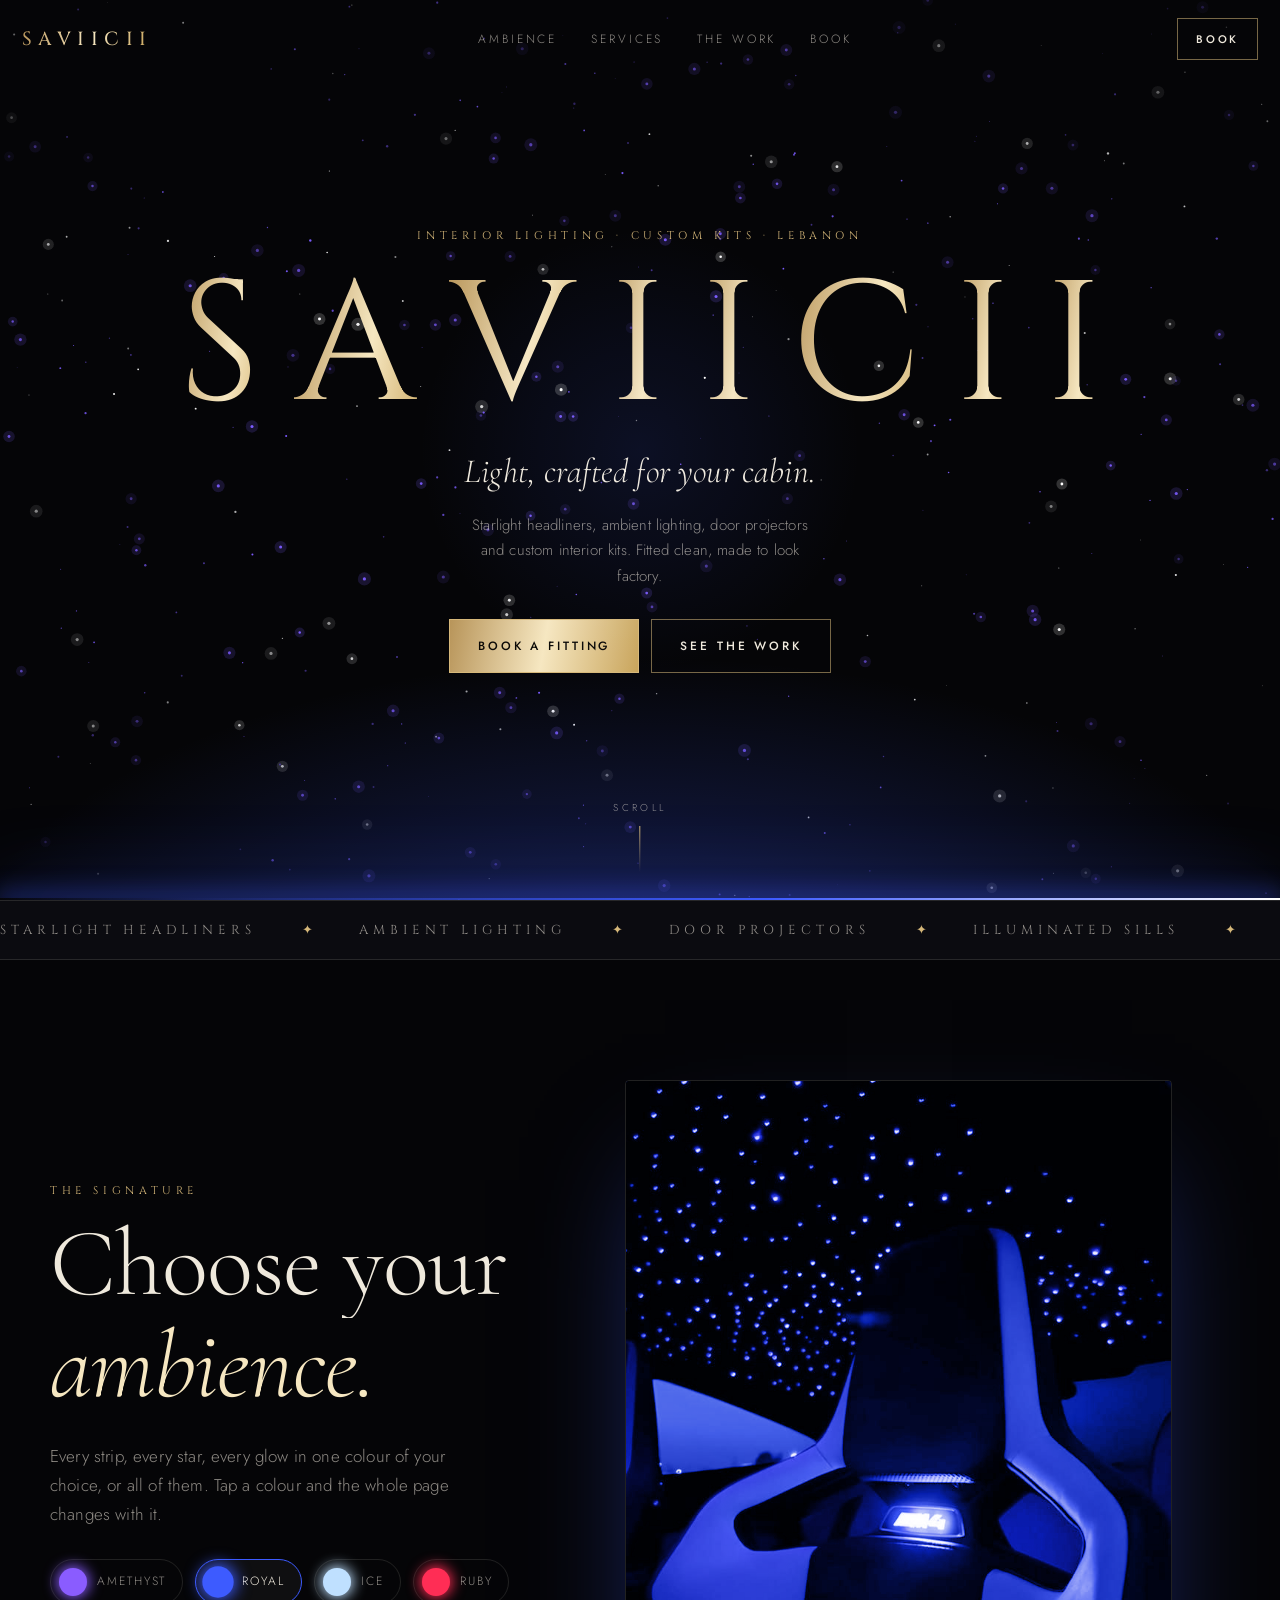
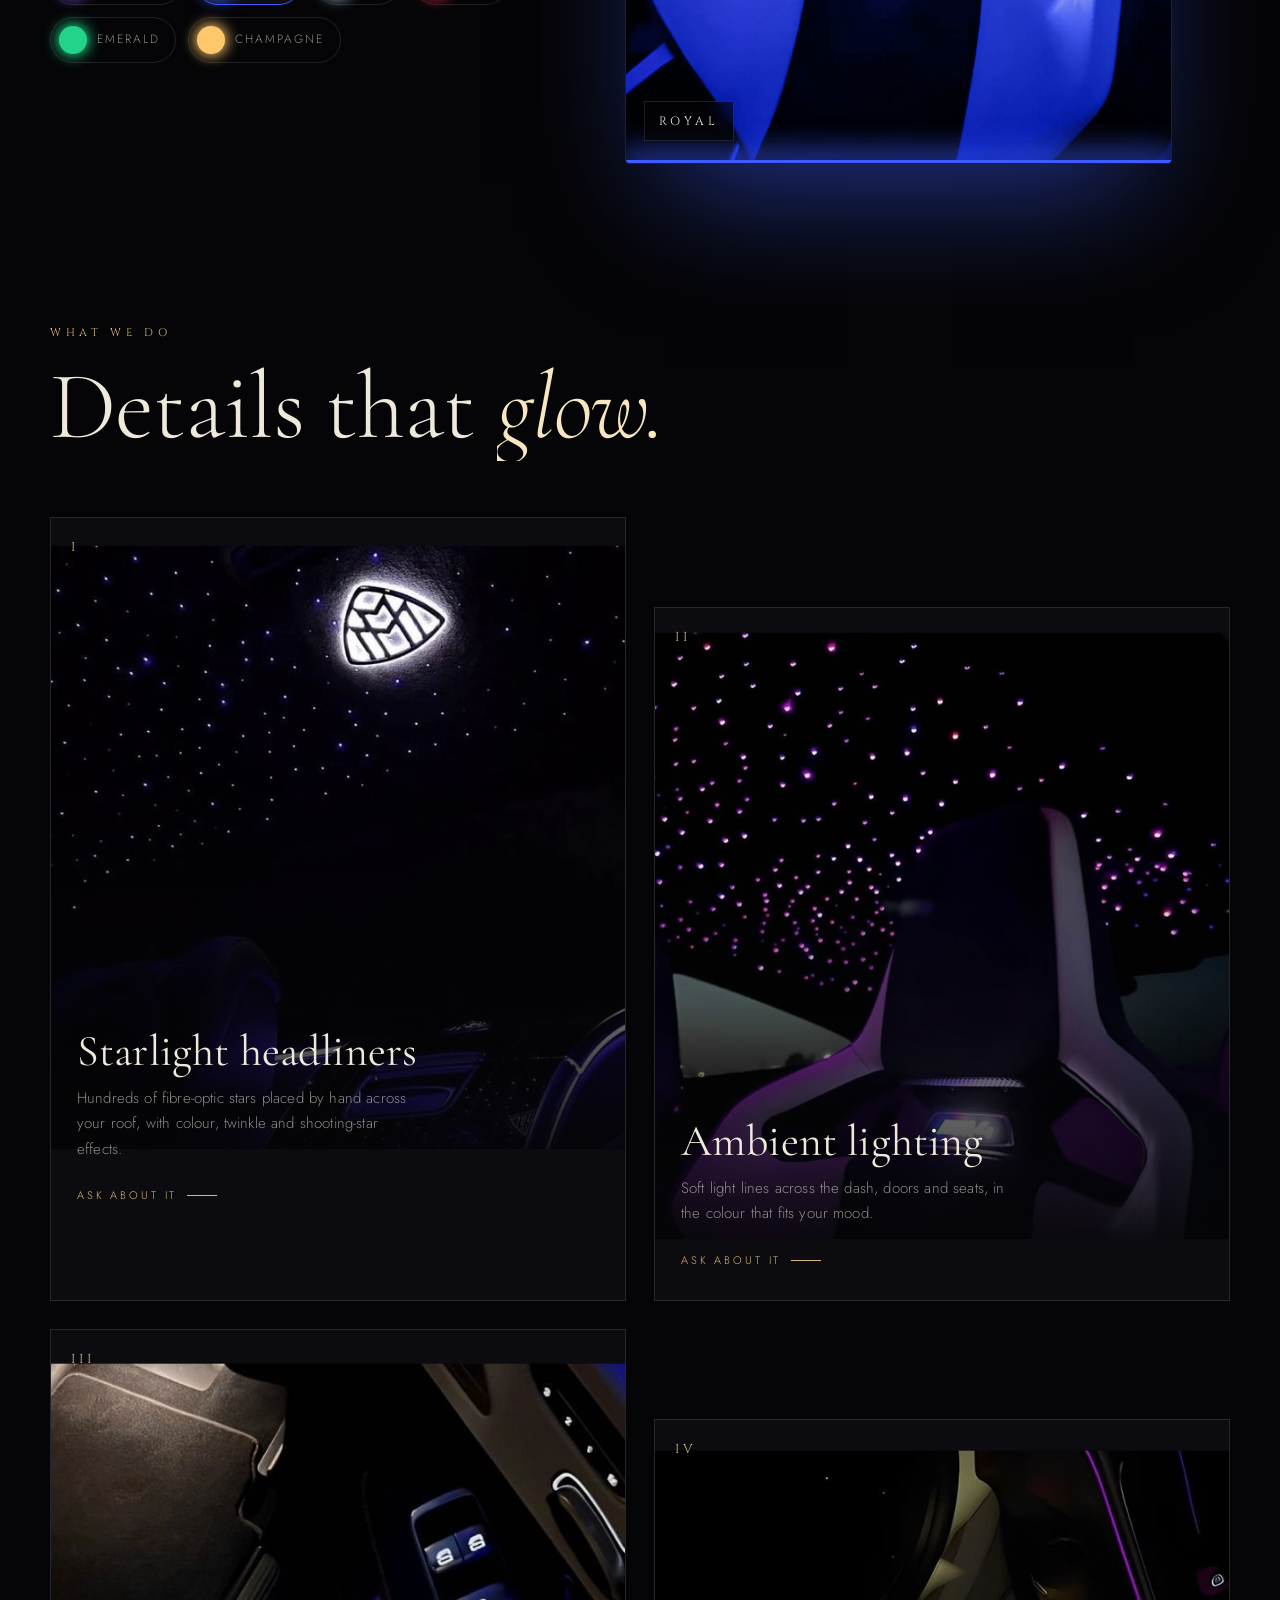
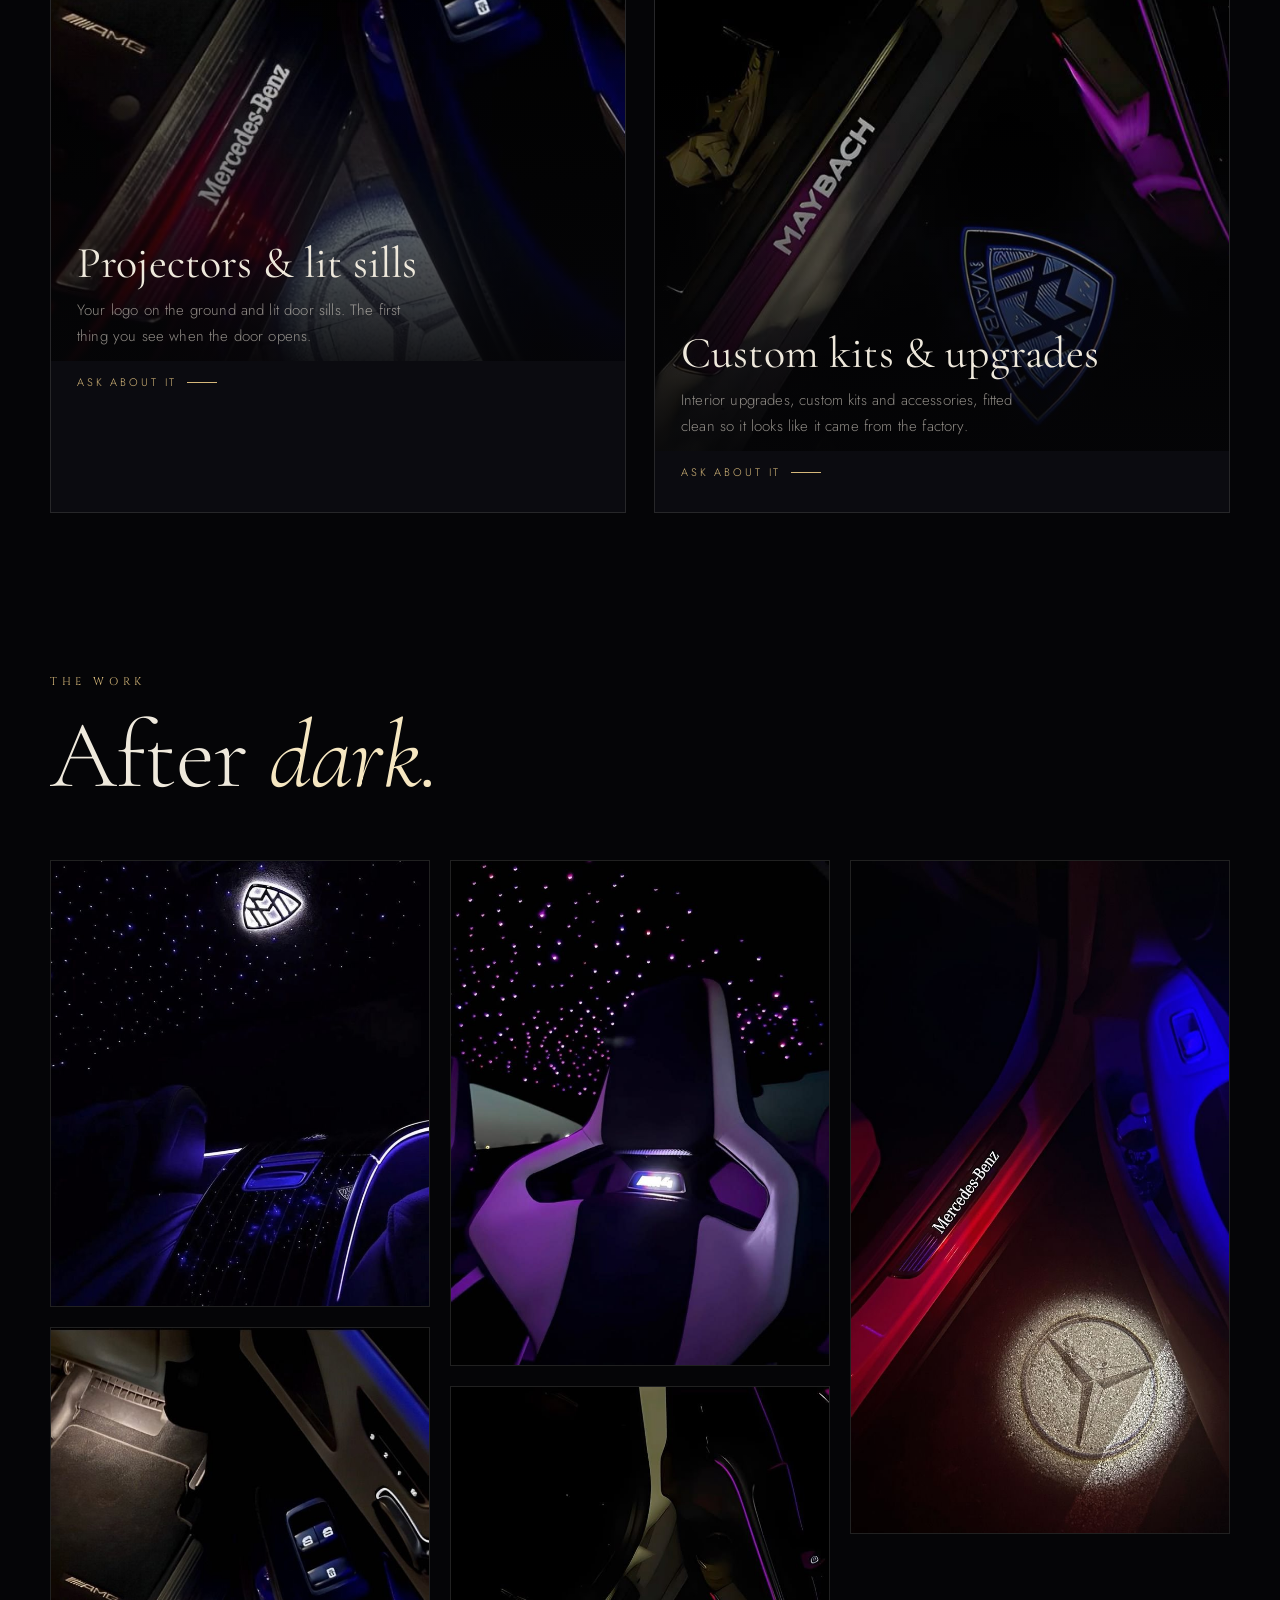
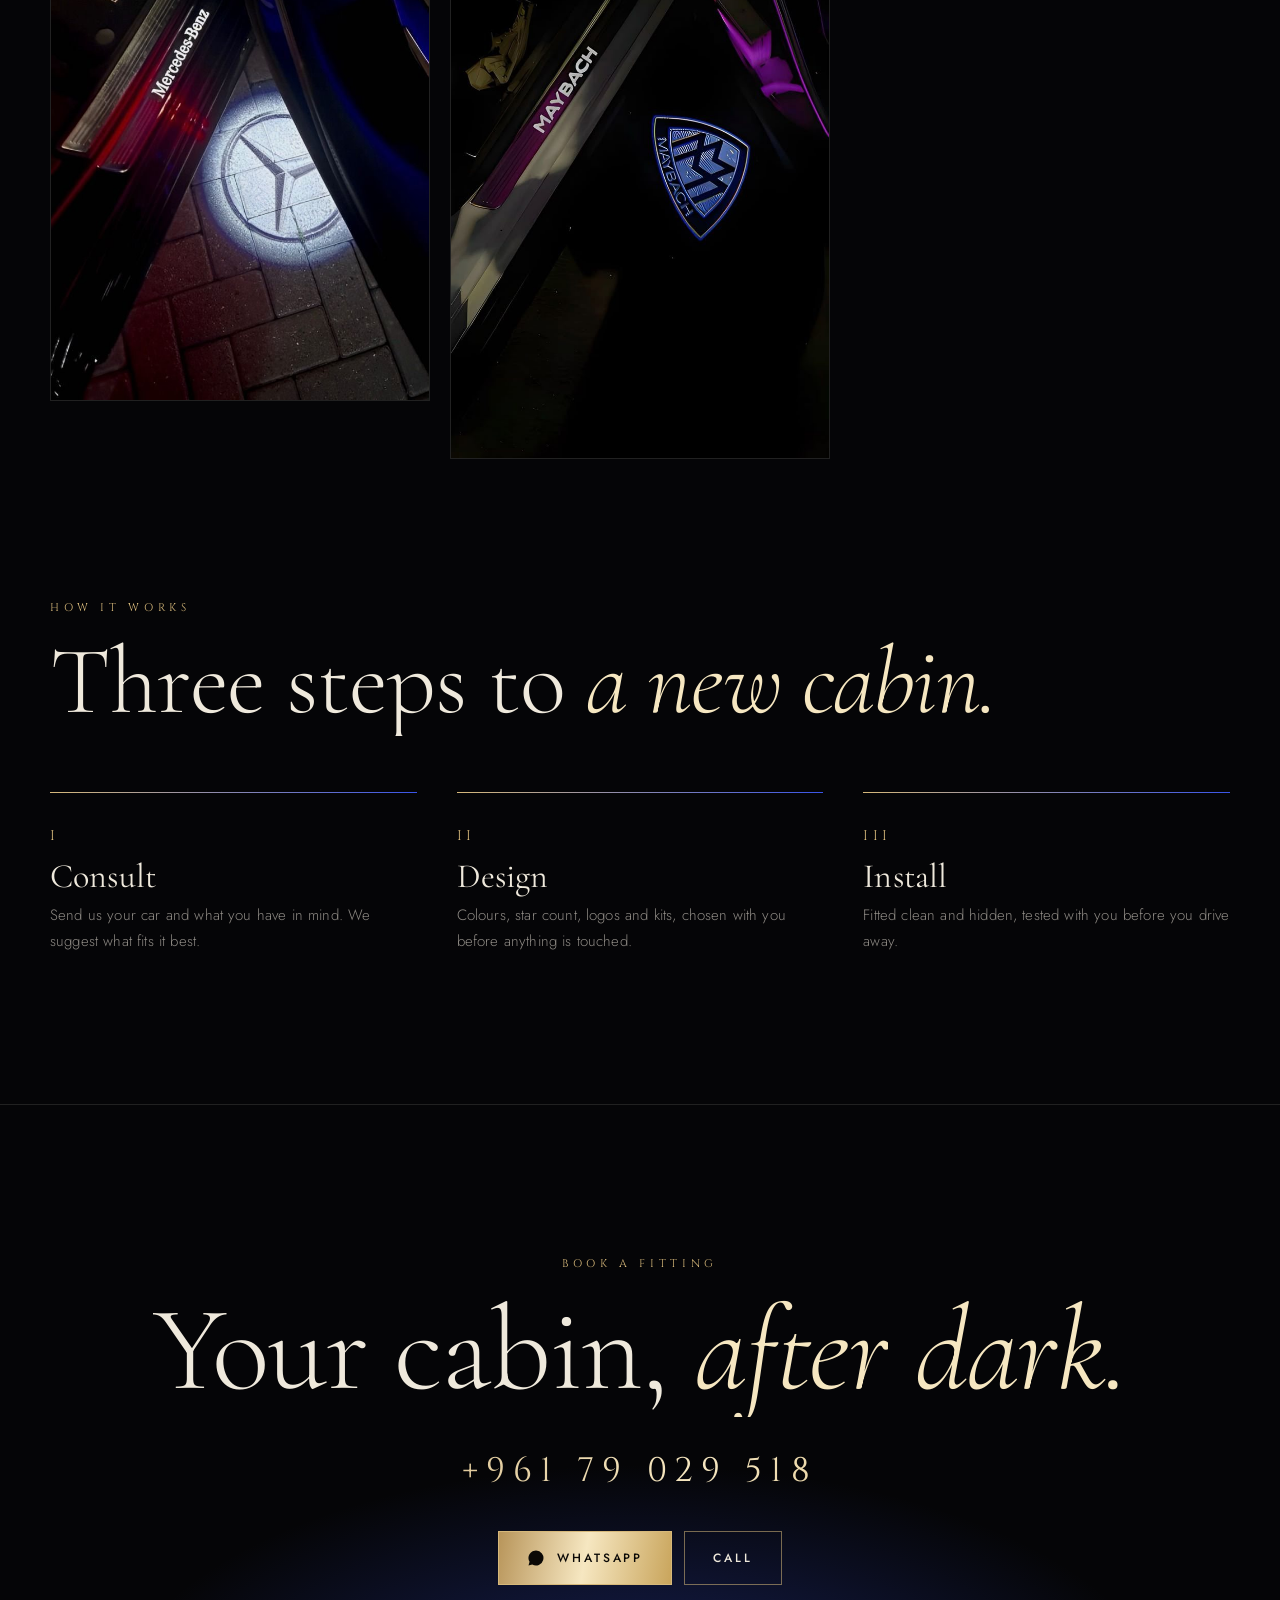
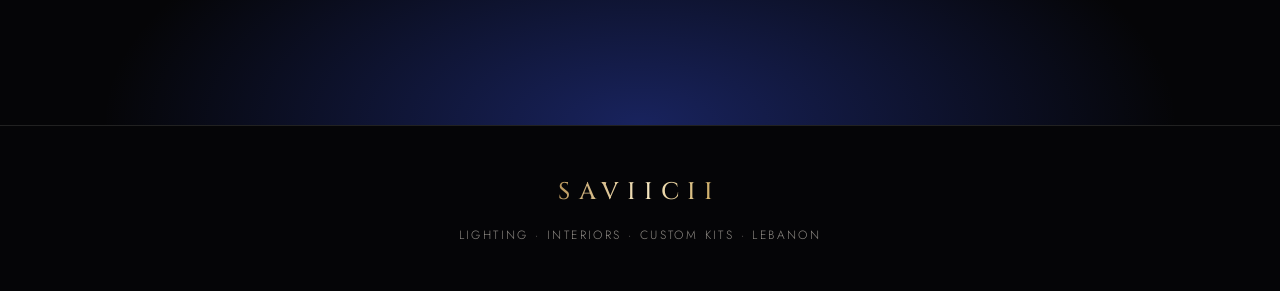
==== index.html @ 42b44fb9 "SAVIICII demo: luxury animated site with starlight sky, ambience colour picker, services, gallery, b" ====
<!DOCTYPE html>
<html lang="en">
<head>
<meta charset="utf-8">
<meta name="viewport" content="width=device-width, initial-scale=1, viewport-fit=cover">
<title>SAVIICII | Starlight headliners, ambient lighting & custom interiors · Lebanon</title>
<meta name="description" content="SAVIICII: top tier car customization in Lebanon. Starlight headliners, ambient LED lighting, door projectors, illuminated sills, interior upgrades, custom kits and accessories. Book on WhatsApp 79 029 518.">
<meta name="theme-color" content="#050507">
<meta property="og:title" content="SAVIICII | Light, crafted for your cabin">
<meta property="og:description" content="Starlight headliners, ambient lighting, door projectors and custom kits. Lebanon.">
<meta property="og:image" content="assets/img/starlight-maybach.jpg">
<link rel="icon" href="assets/favicon.svg" type="image/svg+xml">
<link rel="preconnect" href="https://fonts.googleapis.com"><link rel="preconnect" href="https://fonts.gstatic.com" crossorigin>
<link href="https://fonts.googleapis.com/css2?family=Cinzel:wght@400;500;600&family=Cormorant+Garamond:ital,wght@0,300;0,400;0,500;1,300;1,400&family=Jost:wght@300;400;500&display=swap" rel="stylesheet">
<style>
:root{--bg:#050507;--bg2:#0b0b10;--ink:#efe9dc;--mute:rgba(239,233,220,.58);--line:rgba(239,233,220,.12);
  --gold:#d6b87a;--gold2:#f6e7c1;--amb:#8a5cff;--amb-rgb:138,92,255;
  --logo:"Cinzel","Trajan Pro","Times New Roman",serif;--serif:"Cormorant Garamond","Didot","Bodoni 72",Georgia,serif;--sans:"Jost","Futura","Avenir Next",system-ui,sans-serif;
  --ease:cubic-bezier(.2,.8,.2,1)}
*{box-sizing:border-box;margin:0;padding:0}
html{-webkit-text-size-adjust:100%;scroll-behavior:smooth;background:var(--bg)}
html,body{overflow-x:hidden}
@supports (overflow:clip){html,body{overflow-x:clip}}
body{background:var(--bg);color:var(--ink);font-family:var(--sans);font-weight:300;line-height:1.7;letter-spacing:.01em}
a{color:inherit;text-decoration:none}
button{font:inherit;color:inherit;background:none;border:0;cursor:pointer}
img,video,canvas{display:block;max-width:100%}
.wrap{width:min(1180px,100% - 40px);margin-inline:auto}
.gold{background:linear-gradient(100deg,#b8955a 0%,var(--gold2) 22%,#c9a55c 40%,#fff6df 52%,#b8955a 70%,var(--gold2) 100%);background-size:250% 100%;-webkit-background-clip:text;background-clip:text;color:transparent;animation:sheen 7s linear infinite}
@keyframes sheen{to{background-position:-250% 0}}
.eyebrow{font-family:var(--logo);font-size:11px;letter-spacing:.42em;text-transform:uppercase;color:var(--gold)}
.h2{font-family:var(--serif);font-weight:300;font-size:clamp(42px,8vw,96px);line-height:1;letter-spacing:-.01em}
.h2 em{font-style:italic;color:var(--gold2)}
.lead{color:var(--mute);font-size:17px;max-width:44ch}
::selection{background:rgba(var(--amb-rgb),.5)}

/* ---------- intro ---------- */
.intro{position:fixed;inset:0;z-index:200;background:var(--bg);display:grid;place-items:center;transition:clip-path 1.1s cubic-bezier(.77,0,.18,1)}
.intro.out{clip-path:inset(0 0 100% 0)}
.intro .wm{font-family:var(--logo);font-weight:400;font-size:clamp(34px,9vw,84px);letter-spacing:.32em;padding-left:.32em;display:flex}
.intro .wm span{opacity:0;filter:blur(14px);transform:translateY(20px);animation:letter 1s var(--ease) forwards}
@keyframes letter{to{opacity:1;filter:blur(0);transform:none}}
.intro .rule{position:absolute;left:50%;top:calc(50% + clamp(30px,6vw,64px));width:min(320px,60vw);height:1px;transform:translateX(-50%) scaleX(0);background:linear-gradient(90deg,transparent,var(--gold),transparent);animation:rule 1.2s .9s var(--ease) forwards}
@keyframes rule{to{transform:translateX(-50%) scaleX(1)}}
.intro small{position:absolute;bottom:calc(30px + env(safe-area-inset-bottom));font-size:11px;letter-spacing:.3em;color:var(--mute);text-transform:uppercase;opacity:0;animation:fadein .8s 1.3s forwards}
@keyframes fadein{to{opacity:1}}

/* ---------- nav ---------- */
.nav{position:fixed;inset:0 0 auto;z-index:80;display:flex;align-items:center;justify-content:space-between;padding:18px 22px;padding-top:max(18px,env(safe-area-inset-top));transition:background .5s,backdrop-filter .5s,padding .4s}
.nav.solid{background:rgba(5,5,7,.72);backdrop-filter:blur(16px) saturate(1.2);-webkit-backdrop-filter:blur(16px) saturate(1.2);padding-block:12px}
.nav::after{content:"";position:absolute;left:0;right:0;bottom:0;height:1px;background:linear-gradient(90deg,transparent,rgba(var(--amb-rgb),.7),transparent);opacity:0;transition:opacity .5s}
.nav.solid::after{opacity:1}
.mark{font-family:var(--logo);font-size:19px;letter-spacing:.34em;font-weight:500}
.nav .links{display:flex;gap:34px;font-size:12px;letter-spacing:.24em;text-transform:uppercase}
.nav .links a{color:var(--mute);transition:color .3s}.nav .links a:hover{color:var(--ink)}
@media (max-width:860px){.nav .links{display:none}}
.btn{position:relative;display:inline-flex;align-items:center;justify-content:center;gap:12px;height:54px;padding:0 28px;font-size:12px;font-weight:500;letter-spacing:.24em;text-transform:uppercase;border:1px solid rgba(214,184,122,.55);overflow:hidden;isolation:isolate;transition:color .5s,border-color .5s}
.btn::before{content:"";position:absolute;inset:0;z-index:-1;background:linear-gradient(100deg,#b8955a,var(--gold2),#c9a55c);transform:scaleX(0);transform-origin:right;transition:transform .6s var(--ease)}
.btn:hover::before{transform:scaleX(1);transform-origin:left}
.btn:hover{color:#0b0906;border-color:var(--gold)}
.btn.fill{color:#0b0906;border-color:var(--gold)}
.btn.fill::before{transform:scaleX(1)}
.btn.fill:hover::before{transform:scaleX(0);transform-origin:right}
.btn.fill:hover{color:var(--gold2)}
.btn.sm{height:42px;padding:0 18px;font-size:11px}
.btn svg{width:18px;height:18px}
.btn:active{transform:scale(.98)}

/* ---------- hero ---------- */
.hero{position:relative;height:100svh;min-height:640px;overflow:hidden;display:grid;place-items:center;text-align:center;isolation:isolate}
#sky{position:absolute;inset:0;width:100%;height:100%;z-index:-2}
.hero::before{content:"";position:absolute;inset:0;z-index:-1;background:radial-gradient(80% 60% at 50% 115%,rgba(var(--amb-rgb),.38),transparent 70%),radial-gradient(100% 70% at 50% 50%,transparent 40%,rgba(5,5,7,.85) 100%);transition:background 1.2s}
.hero .in{padding:0 20px}
.hero .eyebrow{opacity:0;transform:translateY(12px);transition:all 1s var(--ease)}
.hero h1{font-family:var(--logo);font-weight:400;font-size:clamp(48px,13.5vw,170px);line-height:1;letter-spacing:.2em;padding-left:.2em;margin:18px 0 10px;white-space:nowrap}
.hero h1 span{display:inline-block;opacity:0;transform:translateY(40%) scale(.9);filter:blur(10px);transition:all 1.4s var(--ease)}
.hero .tag{font-family:var(--serif);font-style:italic;font-weight:300;font-size:clamp(22px,3.4vw,34px);color:var(--ink);opacity:0;transform:translateY(12px);transition:all 1.2s var(--ease)}
.hero .sub{color:var(--mute);font-size:15px;max-width:40ch;margin:12px auto 30px;opacity:0;transition:opacity 1.2s}
.hero .ctas{display:flex;flex-wrap:wrap;gap:12px;justify-content:center;opacity:0;transform:translateY(12px);transition:all 1.2s var(--ease)}
.on .hero .eyebrow,.on .hero .tag,.on .hero .ctas{opacity:1;transform:none}
.on .hero .sub{opacity:1}
.on .hero h1 span{opacity:1;transform:none;filter:blur(0)}
.on .hero .eyebrow{transition-delay:.1s}.on .hero .tag{transition-delay:1.1s}.on .hero .sub{transition-delay:1.35s}.on .hero .ctas{transition-delay:1.55s}
.strip{position:absolute;left:0;right:0;bottom:0;height:2px;background:linear-gradient(90deg,transparent,rgba(var(--amb-rgb),1) 30%,#fff 50%,rgba(var(--amb-rgb),1) 70%,transparent);background-size:200% 100%;animation:strip 4s linear infinite;box-shadow:0 0 24px 4px rgba(var(--amb-rgb),.6),0 0 80px 10px rgba(var(--amb-rgb),.25)}
@keyframes strip{to{background-position:-200% 0}}
.cue{position:absolute;bottom:calc(28px + env(safe-area-inset-bottom));left:50%;transform:translateX(-50%);display:flex;flex-direction:column;align-items:center;gap:10px;font-size:10px;letter-spacing:.34em;text-transform:uppercase;color:var(--mute)}
.cue i{width:1px;height:46px;background:linear-gradient(var(--gold),transparent);position:relative;overflow:hidden}
.cue i::after{content:"";position:absolute;left:0;top:-40%;width:1px;height:40%;background:#fff;animation:cue 2s ease-in-out infinite}
@keyframes cue{to{top:110%}}

/* ---------- marquee ---------- */
.mq{border-block:1px solid var(--line);overflow:hidden;padding:18px 0;background:var(--bg2)}
.mq .t{display:flex;width:max-content;gap:46px;animation:mq 38s linear infinite;font-family:var(--logo);font-size:13px;letter-spacing:.38em;color:var(--mute)}
.mq .t span{display:inline-flex;align-items:center;gap:46px}
.mq .t span::after{content:"✦";color:var(--gold);letter-spacing:0}
@keyframes mq{to{transform:translateX(-50%)}}

/* ---------- reveal ---------- */
.js .rv{opacity:0;transform:translateY(40px);transition:opacity 1.1s var(--ease),transform 1.1s var(--ease);transition-delay:calc(var(--i,0) * 110ms)}
.js .rv.in{opacity:1;transform:none}
.wipe{position:relative}
.js .wipe::before{content:"";position:absolute;inset:-1px;z-index:5;background:var(--bg);transform-origin:50% 0;transition:transform 1.4s cubic-bezier(.77,0,.18,1);transition-delay:inherit;pointer-events:none}
.js .wipe.in::before{transform:scaleY(0)}
.js .wipe img{transform:scale(1.15);transition:transform 2.2s cubic-bezier(.2,.8,.2,1)}
.js .wipe.in img{transform:scale(1)}
.js .split .w{display:inline-block;overflow:hidden;vertical-align:top;padding-bottom:.06em}
.js .split .w>span{display:inline-block;transform:translateY(105%);transition:transform 1.1s var(--ease);transition-delay:calc(var(--i,0) * 70ms)}
.js .split.in .w>span{transform:none}

.sec{padding:120px 0}
@media (max-width:700px){.sec{padding:84px 0}}

/* ---------- ambience ---------- */
.amb{display:grid;gap:44px;align-items:center}
@media (min-width:960px){.amb{grid-template-columns:.9fr 1.1fr;gap:80px}}
.sw{display:flex;flex-wrap:wrap;gap:12px;margin-top:30px}
.sw button{display:flex;align-items:center;gap:10px;height:46px;padding:0 16px 0 8px;border:1px solid var(--line);border-radius:999px;font-size:12px;letter-spacing:.16em;text-transform:uppercase;color:var(--mute);transition:all .4s var(--ease)}
.sw button i{width:28px;height:28px;border-radius:50%;background:var(--c);box-shadow:0 0 14px 2px var(--c);transition:transform .4s var(--ease)}
.sw button.on{border-color:var(--c);color:var(--ink);background:rgba(255,255,255,.04)}
.sw button.on i{transform:scale(1.12)}
.sw button:hover{color:var(--ink)}
.prev{position:relative;aspect-ratio:4/5;max-height:76vh;border-radius:4px;overflow:hidden;border:1px solid var(--line);box-shadow:0 60px 120px -40px rgba(var(--amb-rgb),.55);transition:box-shadow 1.2s}
.prev img{width:100%;height:100%;object-fit:cover;transform:scale(1.06);transition:transform 8s ease-out}
.prev.in img{transform:scale(1)}
.prev .tint{position:absolute;inset:0;background:var(--amb);mix-blend-mode:color;opacity:.85;transition:background 1.2s}
.prev .glow{position:absolute;inset:auto 0 0 0;height:3px;background:var(--amb);box-shadow:0 0 30px 6px var(--amb);transition:background 1.2s,box-shadow 1.2s}
.prev .lbl{position:absolute;left:18px;bottom:22px;font-family:var(--logo);font-size:12px;letter-spacing:.34em;background:rgba(5,5,7,.55);backdrop-filter:blur(8px);-webkit-backdrop-filter:blur(8px);padding:9px 14px;border:1px solid var(--line)}

/* ---------- services ---------- */
.svc{display:grid;gap:22px;margin-top:56px}
@media (min-width:900px){.svc{grid-template-columns:1fr 1fr;gap:28px}.svc .card:nth-child(even){margin-top:90px}}
.card{position:relative;display:block;border:1px solid var(--line);background:var(--bg2);overflow:hidden;isolation:isolate}
.card::after{content:"";position:absolute;inset:0;z-index:2;pointer-events:none;border:1px solid transparent;background:radial-gradient(260px circle at var(--mx,50%) var(--my,0%),rgba(var(--amb-rgb),.55),transparent 60%) border-box;-webkit-mask:linear-gradient(#000 0 0) padding-box,linear-gradient(#000 0 0);-webkit-mask-composite:xor;mask-composite:exclude;opacity:0;transition:opacity .5s}
.card:hover::after{opacity:1}
.card .ph{position:relative;aspect-ratio:4/4.4;overflow:hidden}
.card .ph img{width:100%;height:118%;object-fit:cover;transform:translateY(var(--py,0px)) scale(1.04);transition:transform .2s linear}
.card .ph::after{content:"";position:absolute;inset:0;background:linear-gradient(180deg,transparent 40%,rgba(5,5,7,.92))}
.card .num{position:absolute;top:18px;left:20px;z-index:1;font-family:var(--logo);font-size:13px;letter-spacing:.3em;color:var(--gold)}
.card .bd{position:relative;margin-top:-120px;z-index:1;padding:0 26px 28px}
.card h3{font-family:var(--serif);font-weight:400;font-size:clamp(32px,4vw,44px);line-height:1.02}
.card p{color:var(--mute);font-size:15px;margin:12px 0 18px;max-width:38ch}
.card .go{display:inline-flex;align-items:center;gap:10px;font-size:11px;letter-spacing:.26em;text-transform:uppercase;color:var(--gold)}
.card .go i{width:30px;height:1px;background:var(--gold);transition:width .5s var(--ease)}
.card:hover .go i{width:56px}

/* ---------- gallery ---------- */
.gal{columns:2;column-gap:14px;margin-top:50px}
@media (min-width:900px){.gal{columns:3;column-gap:20px}}
.gal figure{break-inside:avoid;margin-bottom:14px;position:relative;overflow:hidden;cursor:zoom-in;border:1px solid var(--line)}
@media (min-width:900px){.gal figure{margin-bottom:20px}}
.gal img{width:100%;transition:transform 1.2s var(--ease),filter 1.2s}
.gal figure:hover img{transform:scale(1.05)}
.gal figcaption{position:absolute;left:12px;bottom:12px;font-size:10px;letter-spacing:.26em;text-transform:uppercase;background:rgba(5,5,7,.6);backdrop-filter:blur(6px);-webkit-backdrop-filter:blur(6px);padding:6px 10px;opacity:0;transform:translateY(8px);transition:all .5s var(--ease)}
.gal figure:hover figcaption{opacity:1;transform:none}
@media (hover:none){.gal figcaption{opacity:1;transform:none}}
.lb{position:fixed;inset:0;z-index:150;background:rgba(5,5,7,.94);backdrop-filter:blur(10px);-webkit-backdrop-filter:blur(10px);display:grid;place-items:center;opacity:0;pointer-events:none;transition:opacity .5s}
.lb.on{opacity:1;pointer-events:auto}
.lb img{max-width:92vw;max-height:84vh;transform:scale(.94);transition:transform .6s var(--ease);border:1px solid var(--line)}
.lb.on img{transform:none}
.lb button{position:absolute;top:max(18px,env(safe-area-inset-top));right:18px;width:48px;height:48px;border:1px solid var(--line);border-radius:50%;font-size:18px}

/* ---------- process ---------- */
.steps{display:grid;gap:0;margin-top:56px;position:relative}
@media (min-width:900px){.steps{grid-template-columns:repeat(3,1fr);gap:40px}}
.step{position:relative;padding:28px 0 30px;border-top:1px solid var(--line)}
.step::before{content:"";position:absolute;left:0;top:-1px;height:1px;width:100%;background:linear-gradient(90deg,var(--gold),rgba(var(--amb-rgb),.9));transform:scaleX(0);transform-origin:left;transition:transform 1.4s var(--ease);transition-delay:calc(var(--i,0) * 220ms)}
.step.in::before{transform:scaleX(1)}
.step b{font-family:var(--logo);font-weight:400;font-size:14px;letter-spacing:.3em;color:var(--gold)}
.step h3{font-family:var(--serif);font-weight:400;font-size:34px;line-height:1.1;margin:10px 0 8px}
.step p{color:var(--mute);font-size:15px}

/* ---------- cta ---------- */
.cta{position:relative;text-align:center;padding:150px 0 140px;overflow:hidden;isolation:isolate;border-top:1px solid var(--line)}
.cta canvas{position:absolute;inset:0;width:100%;height:100%;z-index:-1;opacity:.85}
.cta::before{content:"";position:absolute;inset:0;z-index:-1;background:radial-gradient(60% 60% at 50% 100%,rgba(var(--amb-rgb),.35),transparent 70%)}
.cta .h2{font-size:clamp(48px,10vw,120px)}
.cta .num{font-family:var(--logo);font-size:clamp(22px,4vw,34px);letter-spacing:.24em;margin:26px 0 30px;direction:ltr}
.cta .ctas{display:flex;flex-wrap:wrap;gap:12px;justify-content:center}

footer{border-top:1px solid var(--line);padding:46px 0 calc(46px + env(safe-area-inset-bottom));text-align:center}
footer .mark{font-size:24px;display:inline-block}
footer p{color:var(--mute);font-size:12px;letter-spacing:.2em;text-transform:uppercase;margin-top:12px}

/* floating WhatsApp (mobile) */
.fab{position:fixed;z-index:90;right:16px;bottom:calc(16px + env(safe-area-inset-bottom));width:58px;height:58px;border-radius:50%;display:grid;place-items:center;background:linear-gradient(135deg,#b8955a,var(--gold2));color:#0b0906;box-shadow:0 10px 30px rgba(0,0,0,.5),0 0 0 6px rgba(214,184,122,.12);transform:scale(0);transition:transform .6s cubic-bezier(.2,1.6,.4,1)}
.fab.up{transform:scale(1)}
.fab svg{width:26px;height:26px}

/* cursor light (desktop) */
.cursor{position:fixed;left:0;top:0;width:520px;height:520px;margin:-260px 0 0 -260px;border-radius:50%;pointer-events:none;z-index:1;background:radial-gradient(circle,rgba(var(--amb-rgb),.12),transparent 60%);mix-blend-mode:screen;transition:opacity .4s;opacity:0}
@media (hover:hover) and (pointer:fine){.cursor{opacity:1}}

@media (prefers-reduced-motion:reduce){*,*::before,*::after{animation:none!important;transition:none!important}.js .rv,.js .split .w>span{opacity:1;transform:none}.js .wipe::before{display:none}.hero *{opacity:1!important;transform:none!important;filter:none!important}.intro{display:none}}
</style>
<script>document.documentElement.classList.add('js')</script>
</head>
<body>

<div class="intro" id="intro" aria-hidden="true">
  <div class="wm" id="iwm"></div><div class="rule"></div><small>Light, crafted</small>
</div>
<div class="cursor" id="cursor" aria-hidden="true"></div>

<nav class="nav" id="nav">
  <a href="#top" class="mark gold">SAVIICII</a>
  <div class="links"><a href="#ambience">Ambience</a><a href="#services">Services</a><a href="#work">The work</a><a href="#book">Book</a></div>
  <a class="btn sm" data-wa href="#" target="_blank" rel="noopener">Book</a>
</nav>

<header class="hero" id="top">
  <canvas id="sky" aria-hidden="true"></canvas>
  <div class="in">
    <div class="eyebrow">Interior lighting · Custom kits · Lebanon</div>
    <h1 id="h1" aria-label="SAVIICII"></h1>
    <p class="tag">Light, crafted for your cabin.</p>
    <p class="sub">Starlight headliners, ambient lighting, door projectors and custom interior kits. Fitted clean, made to look factory.</p>
    <div class="ctas"><a class="btn fill" data-wa href="#" target="_blank" rel="noopener">Book a fitting</a><a class="btn" href="#work">See the work</a></div>
  </div>
  <div class="cue" aria-hidden="true">Scroll<i></i></div>
  <div class="strip" aria-hidden="true"></div>
</header>

<div class="mq" aria-hidden="true"><div class="t" id="mq"></div></div>

<section class="sec" id="ambience">
  <div class="wrap amb">
    <div>
      <div class="eyebrow rv">The signature</div>
      <h2 class="h2 split" style="margin-top:16px">Choose your <em>ambience.</em></h2>
      <p class="lead rv" style="margin-top:22px">Every strip, every star, every glow in one colour of your choice, or all of them. Tap a colour and the whole page changes with it.</p>
      <div class="sw rv" id="sw" role="radiogroup" aria-label="Ambient colour"></div>
    </div>
    <figure class="prev wipe" id="prev"><img src="assets/img/starlight-m4.jpg" alt="Starlight headliner and ambient lighting over a sports seat"><div class="tint"></div><div class="glow"></div><figcaption class="lbl" id="ambName">AMETHYST</figcaption></figure>
  </div>
</section>

<section class="sec" id="services" style="padding-top:40px">
  <div class="wrap">
    <div class="eyebrow rv">What we do</div>
    <h2 class="h2 split" style="margin-top:16px">Details that <em>glow.</em></h2>
    <div class="svc" id="svc"></div>
  </div>
</section>

<section class="sec" id="work" style="padding-top:40px">
  <div class="wrap">
    <div class="eyebrow rv">The work</div>
    <h2 class="h2 split" style="margin-top:16px">After <em>dark.</em></h2>
    <div class="gal" id="gal"></div>
  </div>
</section>

<section class="sec" style="padding-top:20px">
  <div class="wrap">
    <div class="eyebrow rv">How it works</div>
    <h2 class="h2 split" style="margin-top:16px">Three steps to <em>a new cabin.</em></h2>
    <div class="steps">
      <div class="step rv" style="--i:0"><b>I</b><h3>Consult</h3><p>Send us your car and what you have in mind. We suggest what fits it best.</p></div>
      <div class="step rv" style="--i:1"><b>II</b><h3>Design</h3><p>Colours, star count, logos and kits, chosen with you before anything is touched.</p></div>
      <div class="step rv" style="--i:2"><b>III</b><h3>Install</h3><p>Fitted clean and hidden, tested with you before you drive away.</p></div>
    </div>
  </div>
</section>

<section class="cta" id="book">
  <canvas id="sky2" aria-hidden="true"></canvas>
  <div class="wrap">
    <div class="eyebrow rv">Book a fitting</div>
    <h2 class="h2 split" style="margin-top:16px">Your cabin, <em>after dark.</em></h2>
    <div class="num gold rv">+961 79 029 518</div>
    <div class="ctas rv"><a class="btn fill" data-wa href="#" target="_blank" rel="noopener"><svg viewBox="0 0 24 24" fill="currentColor"><path d="M12 2a10 10 0 0 0-8.6 15.1L2 22l5-1.3A10 10 0 1 0 12 2zm4.5 12.1c-.2-.1-1.5-.7-1.7-.8s-.4-.1-.6.1-.7.8-.8 1-.3.2-.5.1a6.7 6.7 0 0 1-3.3-2.9c-.2-.4.2-.4.7-1.3.1-.2 0-.3 0-.4l-.8-1.8c-.2-.5-.4-.4-.6-.4h-.5a1 1 0 0 0-.7.3 3 3 0 0 0-.9 2.2 5.2 5.2 0 0 0 1.1 2.8 11.9 11.9 0 0 0 4.6 4c1.7.7 2.4.8 3.2.7.5-.1 1.5-.6 1.8-1.2s.2-1.1.1-1.2-.2-.2-.4-.3z"/></svg>WhatsApp</a><a class="btn" href="tel:+96179029518">Call</a></div>
  </div>
</section>

<footer><a href="#top" class="mark gold">SAVIICII</a><p>Lighting · Interiors · Custom kits · Lebanon</p></footer>

<a class="fab" id="fab" data-wa href="#" target="_blank" rel="noopener" aria-label="WhatsApp SAVIICII"><svg viewBox="0 0 24 24" fill="currentColor"><path d="M12 2a10 10 0 0 0-8.6 15.1L2 22l5-1.3A10 10 0 1 0 12 2zm4.5 12.1c-.2-.1-1.5-.7-1.7-.8s-.4-.1-.6.1-.7.8-.8 1-.3.2-.5.1a6.7 6.7 0 0 1-3.3-2.9c-.2-.4.2-.4.7-1.3.1-.2 0-.3 0-.4l-.8-1.8c-.2-.5-.4-.4-.6-.4h-.5a1 1 0 0 0-.7.3 3 3 0 0 0-.9 2.2 5.2 5.2 0 0 0 1.1 2.8 11.9 11.9 0 0 0 4.6 4c1.7.7 2.4.8 3.2.7.5-.1 1.5-.6 1.8-1.2s.2-1.1.1-1.2-.2-.2-.4-.3z"/></svg></a>

<div class="lb" id="lb" role="dialog" aria-modal="true"><img id="lbImg" alt=""><button id="lbX" aria-label="Close">✕</button></div>

<script>
(() => {
  const R = matchMedia('(prefers-reduced-motion: reduce)').matches;
  const PHONE = '96179029518', WA = 'Hello SAVIICII, I would like to book a fitting.';
  const $ = s => document.querySelector(s);
  document.querySelectorAll('[data-wa]').forEach(a => a.href = `https://wa.me/${PHONE}?text=${encodeURIComponent(a.dataset.msg || WA)}`);
  const NAME = 'SAVIICII';

  /* ---------- content ---------- */
  const MQ = ['Starlight headliners', 'Ambient lighting', 'Door projectors', 'Illuminated sills', 'Interior upgrades', 'Custom kits', 'Accessories'];
  $('#mq').innerHTML = MQ.concat(MQ).map(t => `<span>${t.toUpperCase()}</span>`).join('');
  const SVC = [
    ['I', 'Starlight headliners', 'Hundreds of fibre-optic stars placed by hand across your roof, with colour, twinkle and shooting-star effects.', 'starlight-maybach.jpg', 'Hello SAVIICII, I want a starlight headliner. Car: '],
    ['II', 'Ambient lighting', 'Soft light lines across the dash, doors and seats, in the colour that fits your mood.', 'starlight-m4.jpg', 'Hello SAVIICII, I want ambient lighting. Car: '],
    ['III', 'Projectors & lit sills', 'Your logo on the ground and lit door sills. The first thing you see when the door opens.', 'projector-amg.jpg', 'Hello SAVIICII, I want door projectors / lit sills. Car: '],
    ['IV', 'Custom kits & upgrades', 'Interior upgrades, custom kits and accessories, fitted clean so it looks like it came from the factory.', 'sill-maybach.jpg', 'Hello SAVIICII, I want a custom kit / interior upgrade. Car: ']
  ];
  $('#svc').innerHTML = SVC.map((s, i) => `<a class="card rv" style="--i:${i % 2}" data-wa data-msg="${s[4]}" href="#" target="_blank" rel="noopener">
    <div class="ph"><img src="assets/img/${s[3]}" alt="${s[1]}" loading="lazy"></div><span class="num">${s[0]}</span>
    <div class="bd"><h3>${s[1]}</h3><p>${s[2]}</p><span class="go">Ask about it <i></i></span></div></a>`).join('');
  const GAL = [['starlight-maybach.jpg', 'Starlight headliner'], ['projector-amg.jpg', 'Door projector · AMG'], ['starlight-m4.jpg', 'Starlight · M4 seats'], ['sill-maybach.jpg', 'Lit sill + projector'], ['sill-benz.jpg', 'Illuminated sill']];
  $('#gal').innerHTML = GAL.map((g, i) => `<figure class="wipe" style="transition-delay:${(i % 3) * 120}ms"><img src="assets/img/${g[0]}" alt="${g[1]}" loading="lazy"><figcaption>${g[1]}</figcaption></figure>`).join('');
  document.querySelectorAll('[data-wa]').forEach(a => a.href = `https://wa.me/${PHONE}?text=${encodeURIComponent(a.dataset.msg || WA)}`);

  /* split headings into words that rise */
  document.querySelectorAll('.split').forEach(h => {
    let i = 0;
    const walk = n => [...n.childNodes].forEach(c => {
      if (c.nodeType === 3) { const f = document.createDocumentFragment(); c.textContent.split(/(\s+)/).forEach(w => { if (!w.trim()) { f.appendChild(document.createTextNode(w)); return; } const o = document.createElement('span'); o.className = 'w'; const s = document.createElement('span'); s.textContent = w; s.style.setProperty('--i', i++); o.appendChild(s); f.appendChild(o); }); c.replaceWith(f); }
      else walk(c);
    });
    walk(h);
  });

  /* ---------- intro + hero letters ---------- */
  $('#h1').innerHTML = [...NAME].map((c, i) => `<span class="gold" style="transition-delay:${.25 + i * .09}s;animation-delay:${-i * .4}s">${c}</span>`).join('');
  $('#iwm').innerHTML = [...NAME].map((c, i) => `<span class="gold" style="animation:letter 1s var(--ease) ${.1 + i * .08}s forwards, sheen 7s linear infinite">${c}</span>`).join('');
  const intro = $('#intro');
  let seen = false; try { seen = sessionStorage.getItem('sv-intro') === '1'; } catch (e) {}
  const go = () => { intro.classList.add('out'); setTimeout(() => document.body.classList.add('on'), 350); setTimeout(() => intro.remove(), 1300); try { sessionStorage.setItem('sv-intro', '1'); } catch (e) {} };
  if (R || seen) { intro.remove(); requestAnimationFrame(() => document.body.classList.add('on')); }
  else { setTimeout(go, 2100); intro.addEventListener('click', go, { once: true }); }

  /* ---------- ambience ---------- */
  const AMB = [['Amethyst', '#8a5cff'], ['Royal', '#3d5bff'], ['Ice', '#bfe0ff'], ['Ruby', '#ff2d55'], ['Emerald', '#22d38a'], ['Champagne', '#ffc76b']];
  const hex = h => [1, 3, 5].map(i => parseInt(h.slice(i, i + 2), 16));
  let amb = hex(AMB[0][1]), target = amb.slice(), auto = true, ai = 0;
  function setAmb(i, user) {
    if (user) auto = false; ai = i;
    const [n, c] = AMB[i], rgb = hex(c);
    document.documentElement.style.setProperty('--amb', c); document.documentElement.style.setProperty('--amb-rgb', rgb.join(','));
    target = rgb; $('#ambName').textContent = n.toUpperCase();
    document.querySelectorAll('#sw button').forEach((b, k) => { b.classList.toggle('on', k === i); b.setAttribute('aria-checked', k === i); });
  }
  $('#sw').innerHTML = AMB.map(([n, c], i) => `<button role="radio" style="--c:${c}" data-i="${i}"><i></i>${n}</button>`).join('');
  $('#sw').addEventListener('click', e => { const b = e.target.closest('button'); if (b) setAmb(+b.dataset.i, true); });
  setAmb(0);
  if (!R) setInterval(() => { if (auto) setAmb((ai + 1) % AMB.length); }, 3200);

  /* ---------- starlight headliner (canvas) ---------- */
  function sky(cv, dense) {
    const ctx = cv.getContext('2d'); let W, H, stars = [], shoot = null, dpr = Math.min(2, devicePixelRatio || 1), px = 0, py = 0, vis = true;
    const size = () => { const r = cv.getBoundingClientRect(); W = r.width; H = r.height; cv.width = W * dpr; cv.height = H * dpr; ctx.setTransform(dpr, 0, 0, dpr, 0, 0);
      const n = Math.round(W * H / (dense ? 2600 : 4200)); stars = Array.from({ length: n }, () => ({ x: Math.random() * W, y: Math.random() * H, r: Math.random() * 1.3 + .35, p: Math.random() * 6.28, s: .6 + Math.random() * 1.8, d: Math.random() * .8 + .2, w: Math.random() < .28 })); };
    size(); addEventListener('resize', size);
    new IntersectionObserver(e => vis = e[0].isIntersecting).observe(cv);
    addEventListener('pointermove', e => { px = e.clientX / innerWidth - .5; py = e.clientY / innerHeight - .5; }, { passive: true });
    const cur = amb.slice();
    function frame(t) {
      requestAnimationFrame(frame); if (!vis) return;
      for (let k = 0; k < 3; k++) cur[k] += (target[k] - cur[k]) * .04;
      ctx.clearRect(0, 0, W, H);
      const c = cur.map(Math.round).join(',');
      for (const s of stars) {
        const tw = R ? .8 : .45 + .55 * Math.sin(t / 1000 * s.s + s.p) ** 2;
        const x = s.x + px * 16 * s.d, y = s.y + py * 12 * s.d - (R ? 0 : (t / 1000 * 2 * s.d) % H);
        const yy = y < 0 ? y + H : y;
        ctx.globalAlpha = tw; ctx.fillStyle = s.w ? '#fff' : `rgb(${c})`;
        ctx.beginPath(); ctx.arc(x, yy, s.r, 0, 6.283); ctx.fill();
        if (s.r > 1.2) { ctx.globalAlpha = tw * .18; ctx.beginPath(); ctx.arc(x, yy, s.r * 4, 0, 6.283); ctx.fill(); }
      }
      if (!R) {
        if (!shoot && Math.random() < .006) shoot = { x: Math.random() * W * .7, y: Math.random() * H * .4, vx: 7 + Math.random() * 5, vy: 2.5 + Math.random() * 2, life: 1 };
        if (shoot) { const g = ctx.createLinearGradient(shoot.x, shoot.y, shoot.x - shoot.vx * 12, shoot.y - shoot.vy * 12); g.addColorStop(0, 'rgba(255,255,255,' + shoot.life + ')'); g.addColorStop(1, 'rgba(255,255,255,0)');
          ctx.globalAlpha = 1; ctx.strokeStyle = g; ctx.lineWidth = 1.6; ctx.beginPath(); ctx.moveTo(shoot.x, shoot.y); ctx.lineTo(shoot.x - shoot.vx * 12, shoot.y - shoot.vy * 12); ctx.stroke();
          shoot.x += shoot.vx; shoot.y += shoot.vy; shoot.life -= .018; if (shoot.life <= 0 || shoot.x > W + 50) shoot = null; }
      }
      ctx.globalAlpha = 1;
    }
    requestAnimationFrame(frame);
  }
  sky($('#sky'), true); sky($('#sky2'), false);

  /* ---------- reveal ---------- */
  const io = new IntersectionObserver(es => es.forEach(e => { if (e.isIntersecting) { e.target.classList.add('in'); io.unobserve(e.target); } }), { threshold: .15, rootMargin: '0px 0px -6% 0px' });
  document.querySelectorAll('.rv,.wipe,.split,.prev').forEach(el => io.observe(el));

  /* ---------- nav, fab, parallax ---------- */
  const nav = $('#nav'), fab = $('#fab'), cards = [...document.querySelectorAll('.card')];
  function onScroll() {
    nav.classList.toggle('solid', scrollY > 40);
    fab.classList.toggle('up', scrollY > innerHeight * .7);
    if (!R) cards.forEach(c => { const r = c.getBoundingClientRect(); if (r.bottom < 0 || r.top > innerHeight) return; const p = (r.top + r.height / 2 - innerHeight / 2) / innerHeight; c.style.setProperty('--py', (p * -60).toFixed(1) + 'px'); });
  }
  let tk = false; addEventListener('scroll', () => { if (!tk) { tk = true; requestAnimationFrame(() => { tk = false; onScroll(); }); } }, { passive: true }); onScroll();

  /* glow border follows the pointer on cards */
  document.addEventListener('pointermove', e => { const c = e.target.closest && e.target.closest('.card'); if (!c) return; const r = c.getBoundingClientRect(); c.style.setProperty('--mx', (e.clientX - r.left) + 'px'); c.style.setProperty('--my', (e.clientY - r.top) + 'px'); }, { passive: true });

  /* cursor light */
  const cu = $('#cursor'); let cx = innerWidth / 2, cy = innerHeight / 2, tx = cx, ty = cy;
  addEventListener('pointermove', e => { tx = e.clientX; ty = e.clientY; }, { passive: true });
  (function loop() { cx += (tx - cx) * .12; cy += (ty - cy) * .12; cu.style.transform = `translate(${cx}px,${cy}px)`; requestAnimationFrame(loop); })();

  /* lightbox */
  const lb = $('#lb'), li = $('#lbImg');
  $('#gal').addEventListener('click', e => { const f = e.target.closest('figure'); if (!f) return; const im = f.querySelector('img'); li.src = im.src; li.alt = im.alt; lb.classList.add('on'); });
  const close = () => lb.classList.remove('on');
  lb.addEventListener('click', e => { if (e.target !== li) close(); }); addEventListener('keydown', e => { if (e.key === 'Escape') close(); });
})();
</script>
</body>
</html>
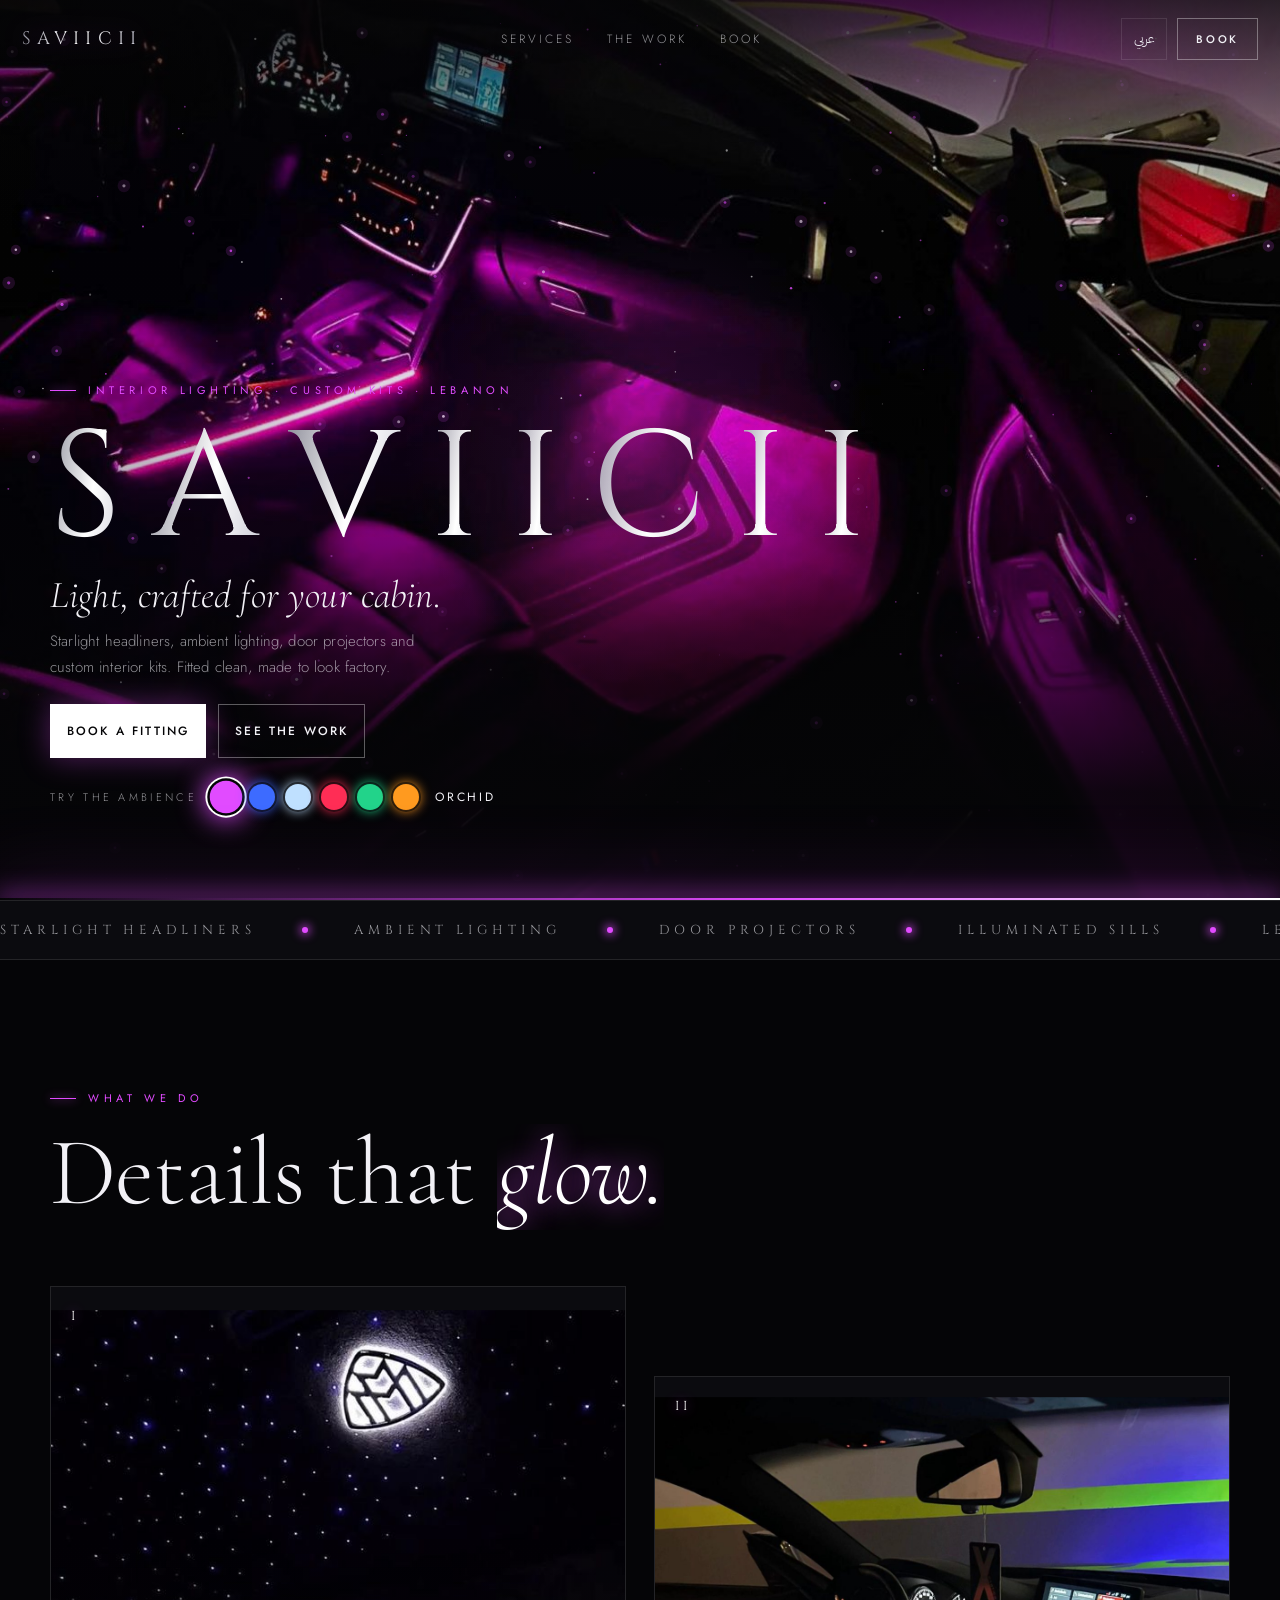
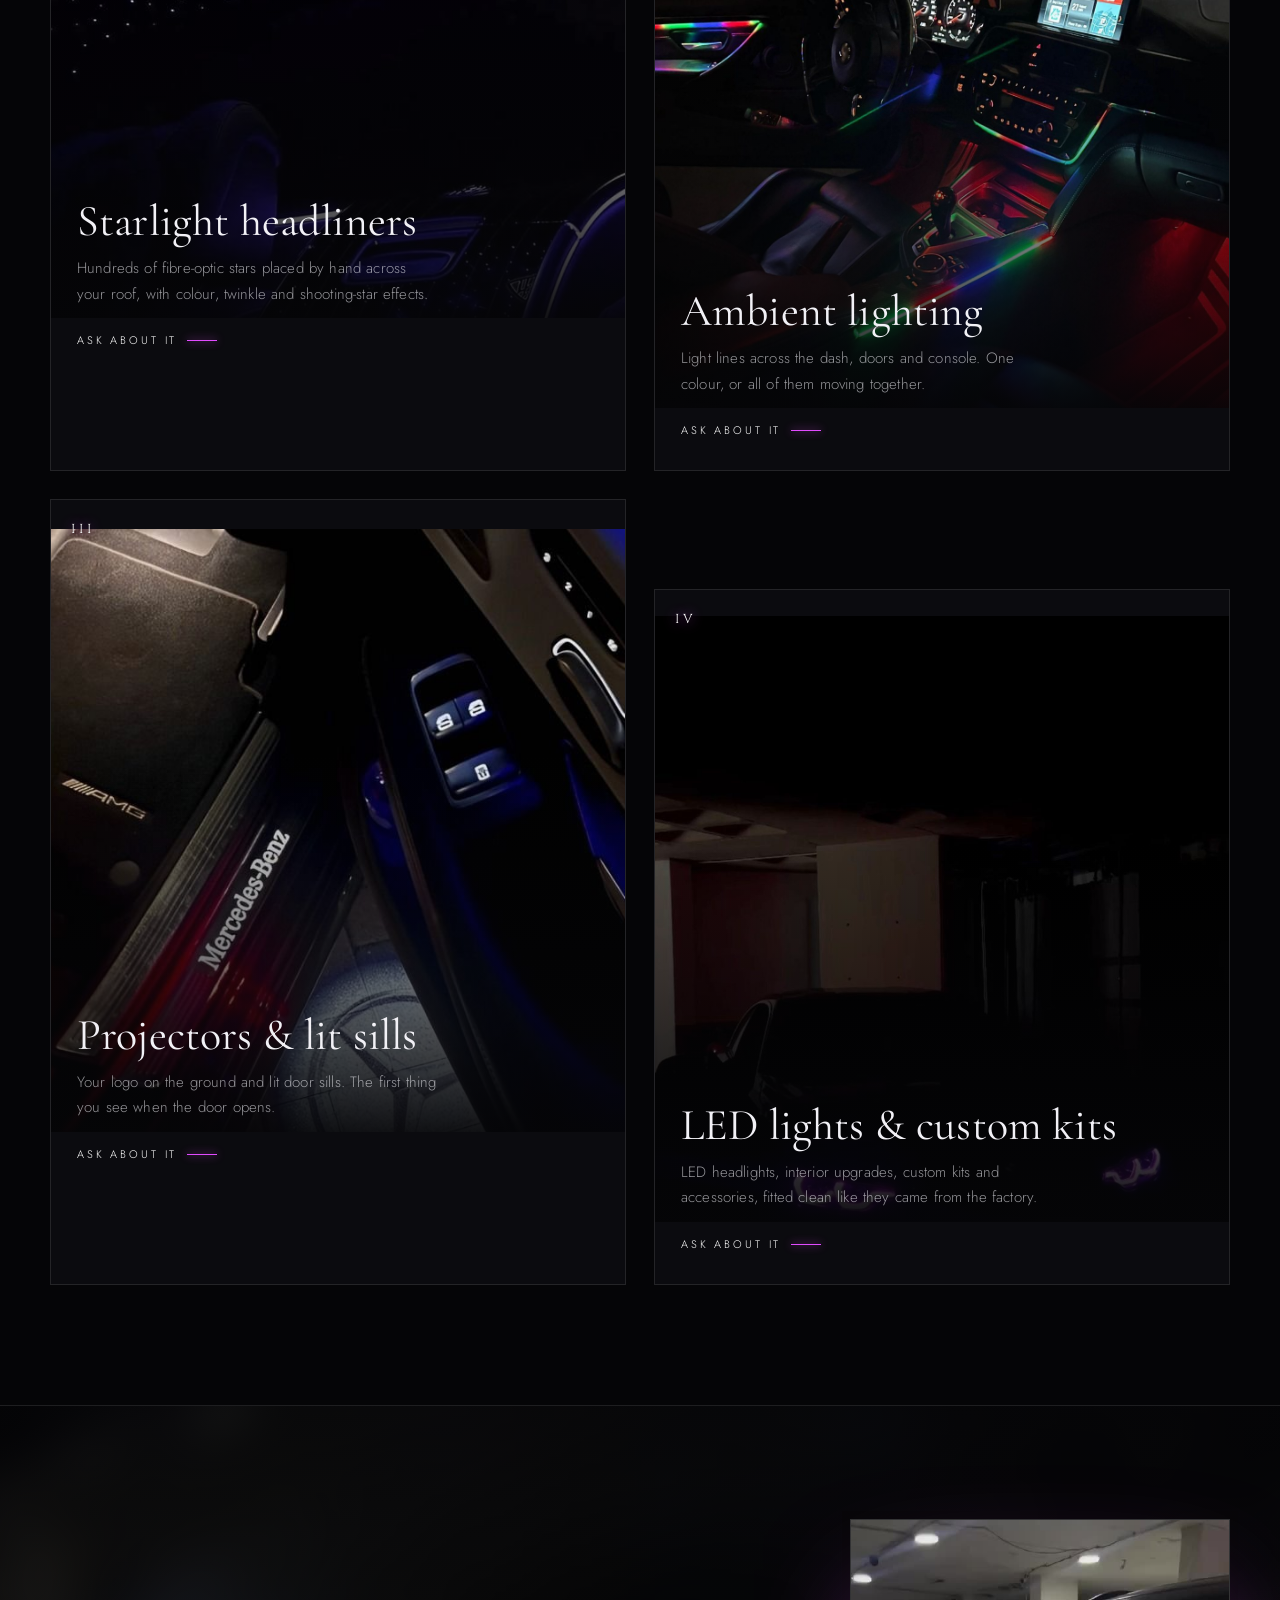
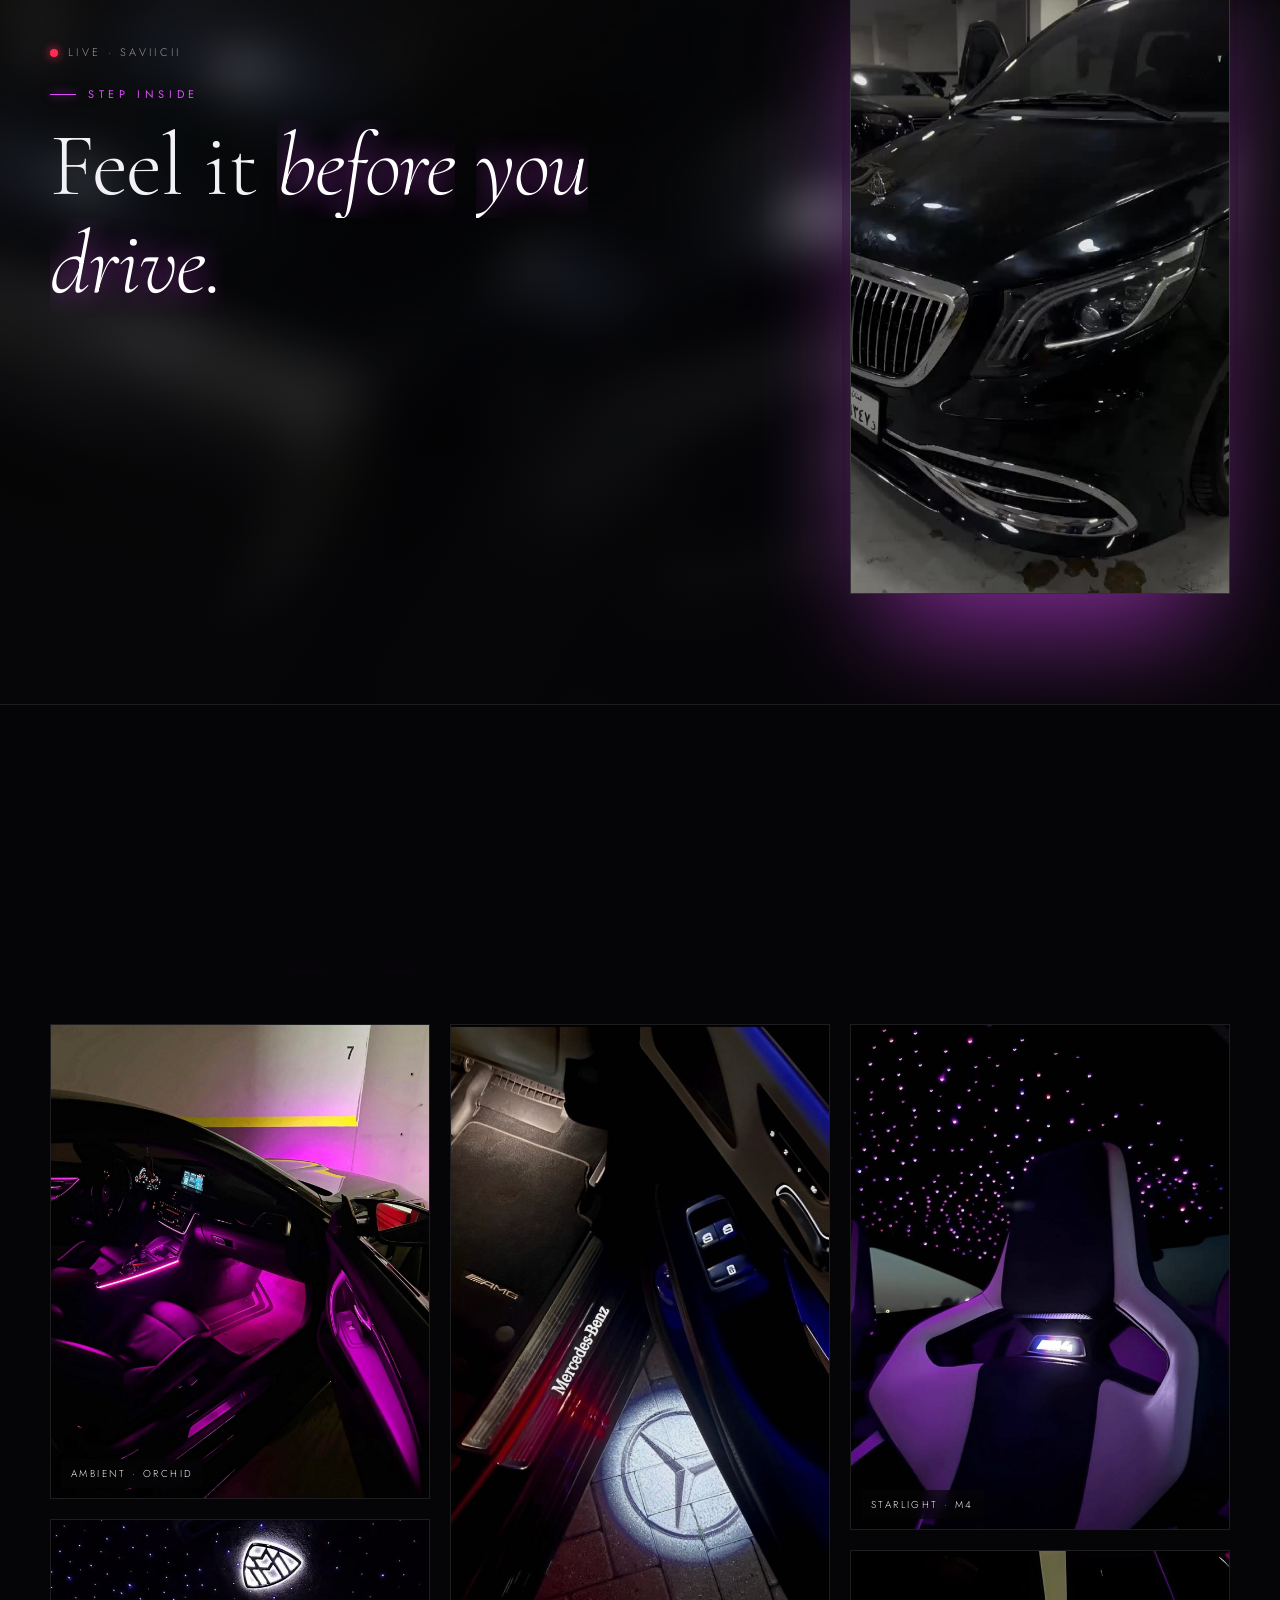
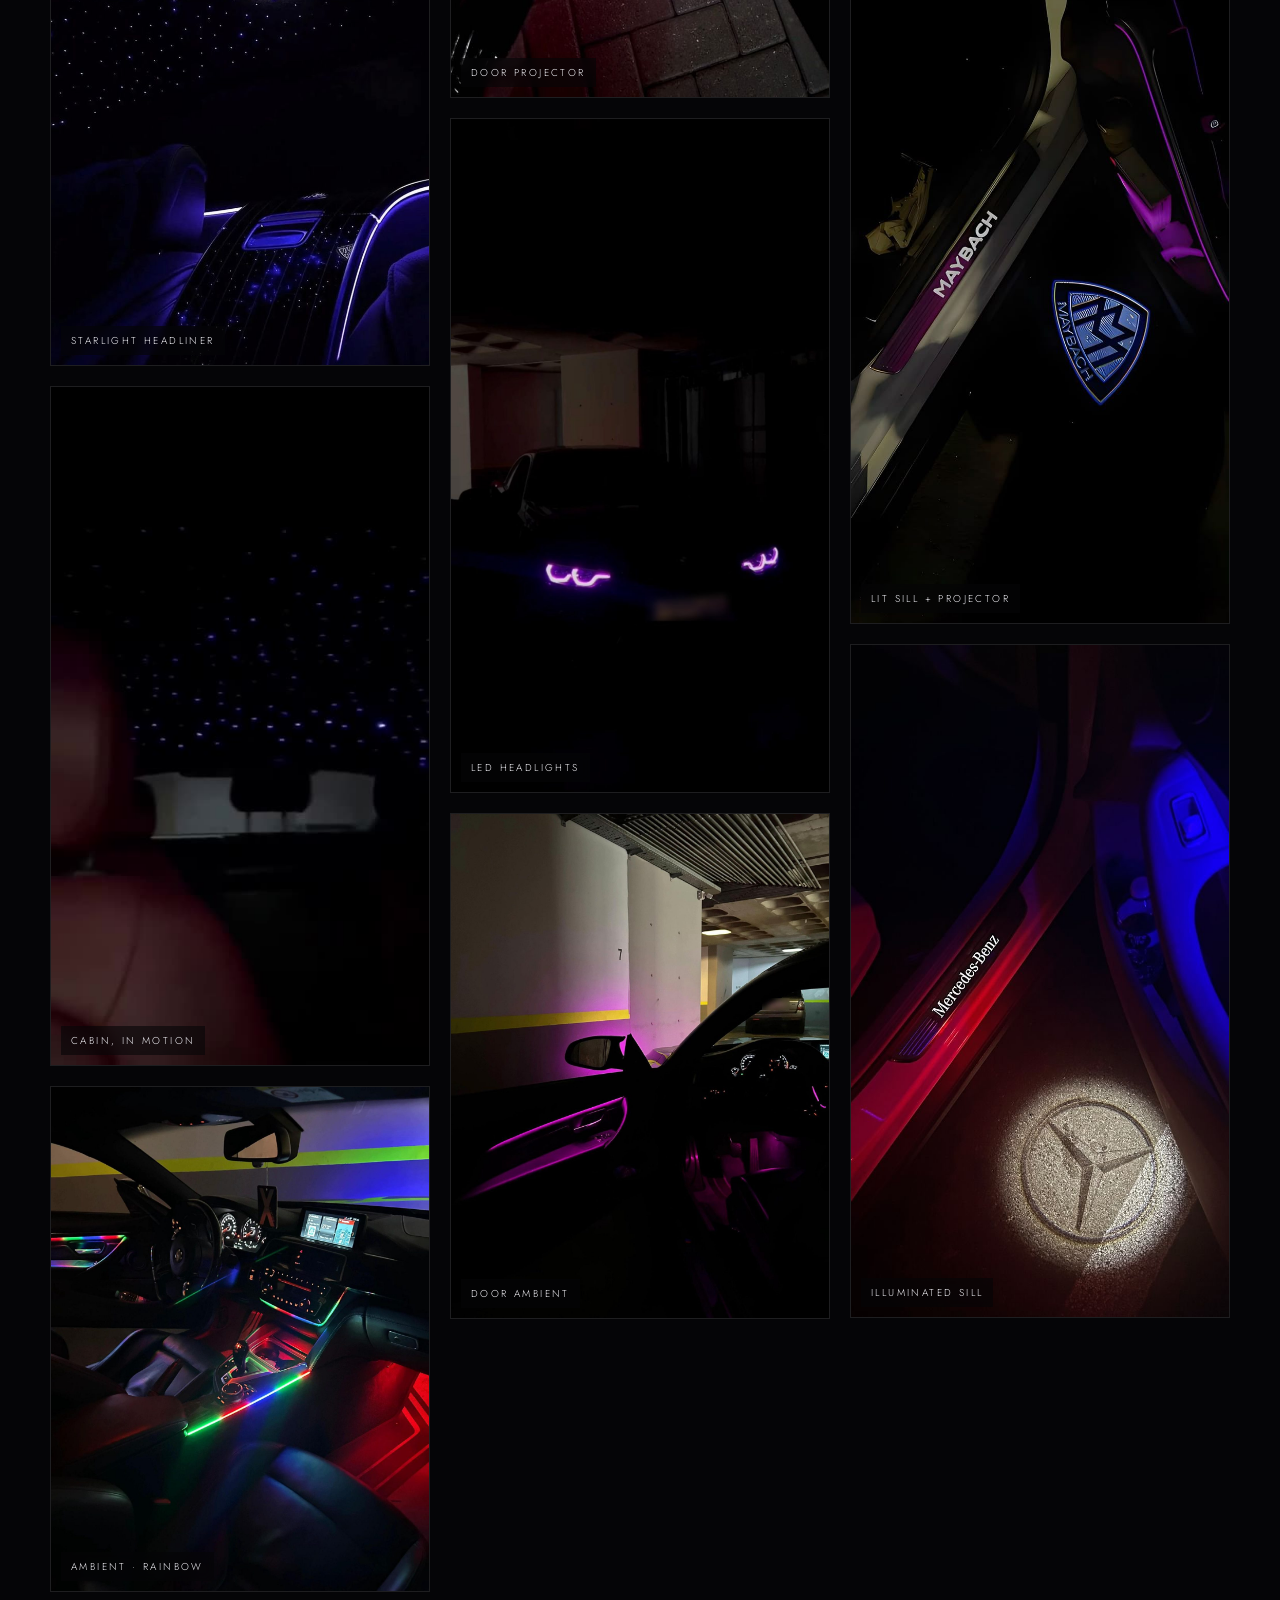
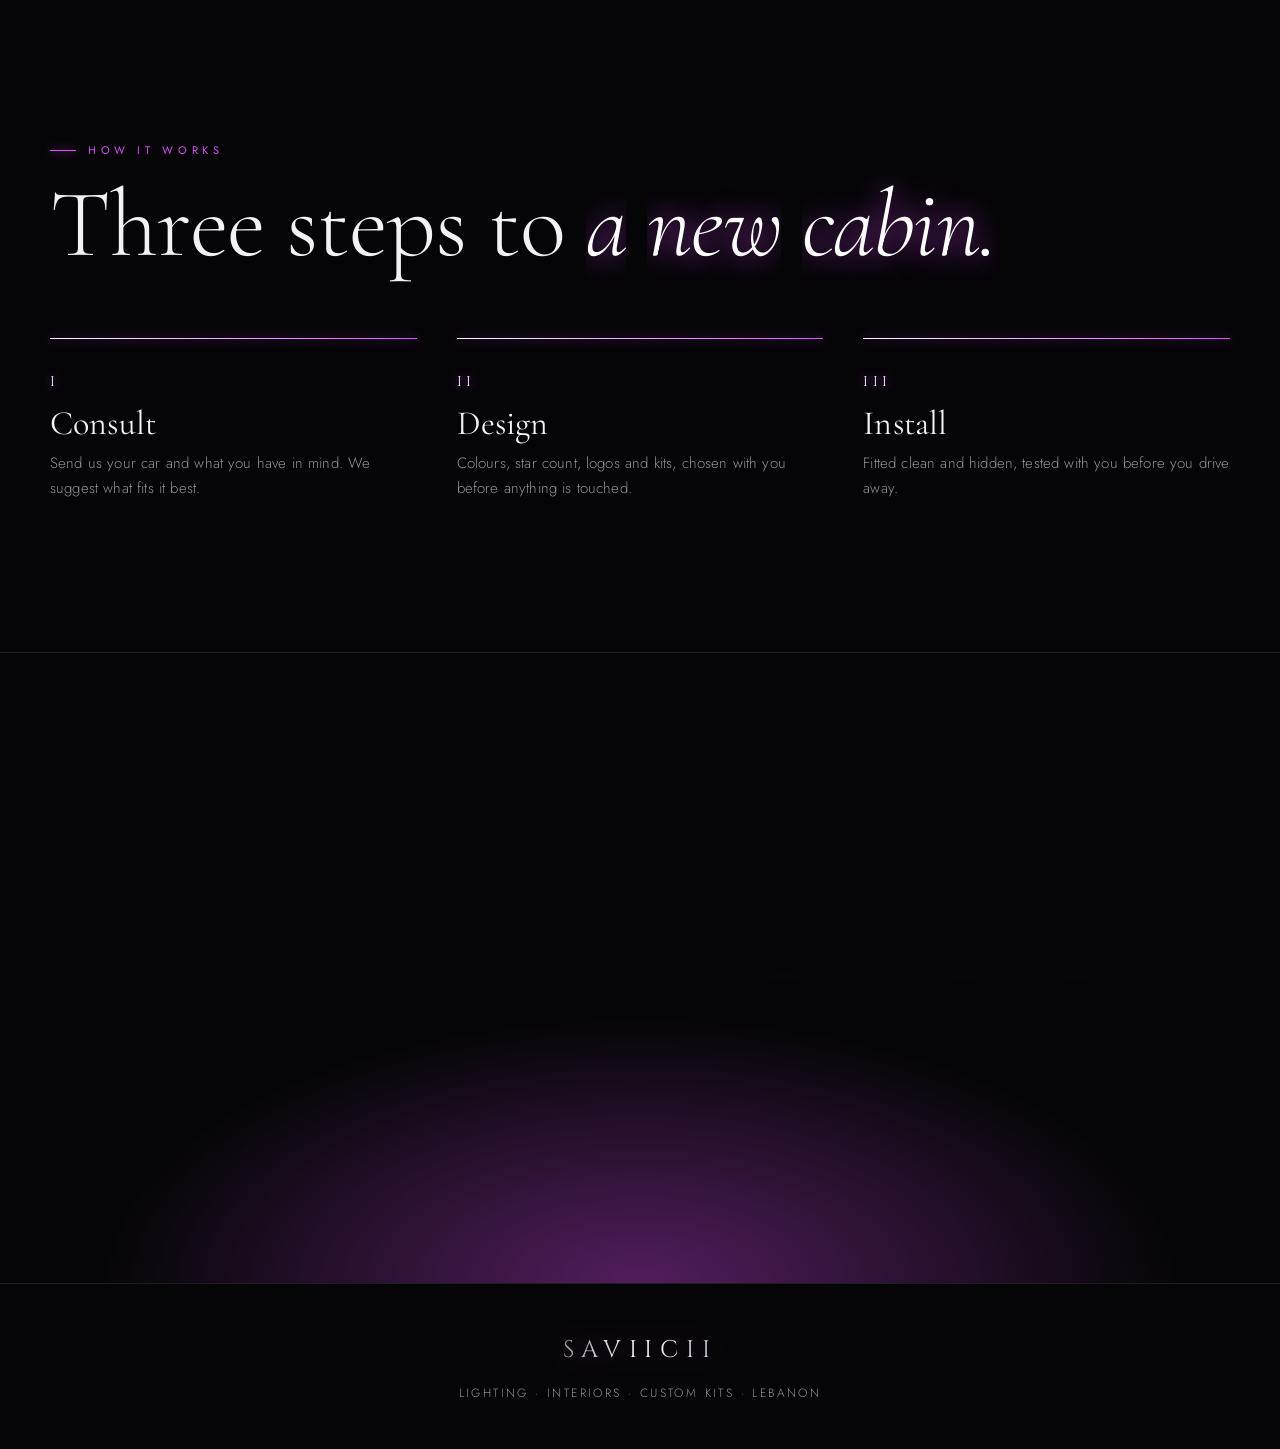
==== commit d6c03758: "SAVIICII v2: no gold (platinum + ambient glow), hero on the orchid interior with live recolour, vide" ====
--- a/index.html
+++ b/index.html
@@ -1,400 +1,307 @@
 <!DOCTYPE html>
-<html lang="en">
+<html lang="en" dir="ltr">
 <head>
 <meta charset="utf-8">
 <meta name="viewport" content="width=device-width, initial-scale=1, viewport-fit=cover">
 <title>SAVIICII | Starlight headliners, ambient lighting & custom interiors · Lebanon</title>
-<meta name="description" content="SAVIICII: top tier car customization in Lebanon. Starlight headliners, ambient LED lighting, door projectors, illuminated sills, interior upgrades, custom kits and accessories. Book on WhatsApp 79 029 518.">
+<meta name="description" content="SAVIICII: top tier car customization in Lebanon. Starlight headliners, ambient LED lighting, door projectors, illuminated sills, LED headlights, interior upgrades, custom kits and accessories. Book online or on WhatsApp 79 029 518.">
 <meta name="theme-color" content="#050507">
 <meta property="og:title" content="SAVIICII | Light, crafted for your cabin">
 <meta property="og:description" content="Starlight headliners, ambient lighting, door projectors and custom kits. Lebanon.">
-<meta property="og:image" content="assets/img/starlight-maybach.jpg">
+<meta property="og:image" content="assets/img/ambient-orchid.jpg">
 <link rel="icon" href="assets/favicon.svg" type="image/svg+xml">
 <link rel="preconnect" href="https://fonts.googleapis.com"><link rel="preconnect" href="https://fonts.gstatic.com" crossorigin>
-<link href="https://fonts.googleapis.com/css2?family=Cinzel:wght@400;500;600&family=Cormorant+Garamond:ital,wght@0,300;0,400;0,500;1,300;1,400&family=Jost:wght@300;400;500&display=swap" rel="stylesheet">
+<link href="https://fonts.googleapis.com/css2?family=Cinzel:wght@400;500&family=Cormorant+Garamond:ital,wght@0,300;0,400;1,300;1,400&family=Jost:wght@300;400;500&family=Reem+Kufi:wght@400;500&family=IBM+Plex+Sans+Arabic:wght@300;400;500&display=swap" rel="stylesheet">
+<link rel="stylesheet" href="assets/sv.css?v=2">
+<link rel="preload" as="image" href="assets/img/ambient-orchid.jpg">
 <style>
-:root{--bg:#050507;--bg2:#0b0b10;--ink:#efe9dc;--mute:rgba(239,233,220,.58);--line:rgba(239,233,220,.12);
-  --gold:#d6b87a;--gold2:#f6e7c1;--amb:#8a5cff;--amb-rgb:138,92,255;
-  --logo:"Cinzel","Trajan Pro","Times New Roman",serif;--serif:"Cormorant Garamond","Didot","Bodoni 72",Georgia,serif;--sans:"Jost","Futura","Avenir Next",system-ui,sans-serif;
-  --ease:cubic-bezier(.2,.8,.2,1)}
-*{box-sizing:border-box;margin:0;padding:0}
-html{-webkit-text-size-adjust:100%;scroll-behavior:smooth;background:var(--bg)}
-html,body{overflow-x:hidden}
-@supports (overflow:clip){html,body{overflow-x:clip}}
-body{background:var(--bg);color:var(--ink);font-family:var(--sans);font-weight:300;line-height:1.7;letter-spacing:.01em}
-a{color:inherit;text-decoration:none}
-button{font:inherit;color:inherit;background:none;border:0;cursor:pointer}
-img,video,canvas{display:block;max-width:100%}
-.wrap{width:min(1180px,100% - 40px);margin-inline:auto}
-.gold{background:linear-gradient(100deg,#b8955a 0%,var(--gold2) 22%,#c9a55c 40%,#fff6df 52%,#b8955a 70%,var(--gold2) 100%);background-size:250% 100%;-webkit-background-clip:text;background-clip:text;color:transparent;animation:sheen 7s linear infinite}
-@keyframes sheen{to{background-position:-250% 0}}
-.eyebrow{font-family:var(--logo);font-size:11px;letter-spacing:.42em;text-transform:uppercase;color:var(--gold)}
-.h2{font-family:var(--serif);font-weight:300;font-size:clamp(42px,8vw,96px);line-height:1;letter-spacing:-.01em}
-.h2 em{font-style:italic;color:var(--gold2)}
-.lead{color:var(--mute);font-size:17px;max-width:44ch}
-::selection{background:rgba(var(--amb-rgb),.5)}
-
-/* ---------- intro ---------- */
-.intro{position:fixed;inset:0;z-index:200;background:var(--bg);display:grid;place-items:center;transition:clip-path 1.1s cubic-bezier(.77,0,.18,1)}
+/* intro */
+.intro{position:fixed;inset:0;z-index:200;background:#050507;display:grid;place-items:center;transition:clip-path 1.1s cubic-bezier(.77,0,.18,1)}
 .intro.out{clip-path:inset(0 0 100% 0)}
-.intro .wm{font-family:var(--logo);font-weight:400;font-size:clamp(34px,9vw,84px);letter-spacing:.32em;padding-left:.32em;display:flex}
+.intro .wm{font-size:clamp(34px,9vw,84px);padding-left:.32em;display:flex}
 .intro .wm span{opacity:0;filter:blur(14px);transform:translateY(20px);animation:letter 1s var(--ease) forwards}
 @keyframes letter{to{opacity:1;filter:blur(0);transform:none}}
-.intro .rule{position:absolute;left:50%;top:calc(50% + clamp(30px,6vw,64px));width:min(320px,60vw);height:1px;transform:translateX(-50%) scaleX(0);background:linear-gradient(90deg,transparent,var(--gold),transparent);animation:rule 1.2s .9s var(--ease) forwards}
+.intro .rule{position:absolute;left:50%;top:calc(50% + clamp(30px,6vw,64px));width:min(320px,60vw);height:1px;transform:translateX(-50%) scaleX(0);background:linear-gradient(90deg,transparent,#fff,transparent);box-shadow:0 0 18px 2px rgba(var(--amb-rgb),.9);animation:rule 1.2s .9s var(--ease) forwards}
 @keyframes rule{to{transform:translateX(-50%) scaleX(1)}}
-.intro small{position:absolute;bottom:calc(30px + env(safe-area-inset-bottom));font-size:11px;letter-spacing:.3em;color:var(--mute);text-transform:uppercase;opacity:0;animation:fadein .8s 1.3s forwards}
-@keyframes fadein{to{opacity:1}}
-
-/* ---------- nav ---------- */
-.nav{position:fixed;inset:0 0 auto;z-index:80;display:flex;align-items:center;justify-content:space-between;padding:18px 22px;padding-top:max(18px,env(safe-area-inset-top));transition:background .5s,backdrop-filter .5s,padding .4s}
-.nav.solid{background:rgba(5,5,7,.72);backdrop-filter:blur(16px) saturate(1.2);-webkit-backdrop-filter:blur(16px) saturate(1.2);padding-block:12px}
-.nav::after{content:"";position:absolute;left:0;right:0;bottom:0;height:1px;background:linear-gradient(90deg,transparent,rgba(var(--amb-rgb),.7),transparent);opacity:0;transition:opacity .5s}
-.nav.solid::after{opacity:1}
-.mark{font-family:var(--logo);font-size:19px;letter-spacing:.34em;font-weight:500}
-.nav .links{display:flex;gap:34px;font-size:12px;letter-spacing:.24em;text-transform:uppercase}
-.nav .links a{color:var(--mute);transition:color .3s}.nav .links a:hover{color:var(--ink)}
-@media (max-width:860px){.nav .links{display:none}}
-.btn{position:relative;display:inline-flex;align-items:center;justify-content:center;gap:12px;height:54px;padding:0 28px;font-size:12px;font-weight:500;letter-spacing:.24em;text-transform:uppercase;border:1px solid rgba(214,184,122,.55);overflow:hidden;isolation:isolate;transition:color .5s,border-color .5s}
-.btn::before{content:"";position:absolute;inset:0;z-index:-1;background:linear-gradient(100deg,#b8955a,var(--gold2),#c9a55c);transform:scaleX(0);transform-origin:right;transition:transform .6s var(--ease)}
-.btn:hover::before{transform:scaleX(1);transform-origin:left}
-.btn:hover{color:#0b0906;border-color:var(--gold)}
-.btn.fill{color:#0b0906;border-color:var(--gold)}
-.btn.fill::before{transform:scaleX(1)}
-.btn.fill:hover::before{transform:scaleX(0);transform-origin:right}
-.btn.fill:hover{color:var(--gold2)}
-.btn.sm{height:42px;padding:0 18px;font-size:11px}
-.btn svg{width:18px;height:18px}
-.btn:active{transform:scale(.98)}
-
-/* ---------- hero ---------- */
-.hero{position:relative;height:100svh;min-height:640px;overflow:hidden;display:grid;place-items:center;text-align:center;isolation:isolate}
-#sky{position:absolute;inset:0;width:100%;height:100%;z-index:-2}
-.hero::before{content:"";position:absolute;inset:0;z-index:-1;background:radial-gradient(80% 60% at 50% 115%,rgba(var(--amb-rgb),.38),transparent 70%),radial-gradient(100% 70% at 50% 50%,transparent 40%,rgba(5,5,7,.85) 100%);transition:background 1.2s}
-.hero .in{padding:0 20px}
-.hero .eyebrow{opacity:0;transform:translateY(12px);transition:all 1s var(--ease)}
-.hero h1{font-family:var(--logo);font-weight:400;font-size:clamp(48px,13.5vw,170px);line-height:1;letter-spacing:.2em;padding-left:.2em;margin:18px 0 10px;white-space:nowrap}
-.hero h1 span{display:inline-block;opacity:0;transform:translateY(40%) scale(.9);filter:blur(10px);transition:all 1.4s var(--ease)}
-.hero .tag{font-family:var(--serif);font-style:italic;font-weight:300;font-size:clamp(22px,3.4vw,34px);color:var(--ink);opacity:0;transform:translateY(12px);transition:all 1.2s var(--ease)}
-.hero .sub{color:var(--mute);font-size:15px;max-width:40ch;margin:12px auto 30px;opacity:0;transition:opacity 1.2s}
-.hero .ctas{display:flex;flex-wrap:wrap;gap:12px;justify-content:center;opacity:0;transform:translateY(12px);transition:all 1.2s var(--ease)}
-.on .hero .eyebrow,.on .hero .tag,.on .hero .ctas{opacity:1;transform:none}
-.on .hero .sub{opacity:1}
+
+/* hero */
+.hero{position:relative;height:100svh;min-height:660px;overflow:hidden;isolation:isolate;display:flex;align-items:flex-end}
+.hero .bg{position:absolute;inset:0;z-index:-3;overflow:hidden}
+.hero .ph{position:absolute;inset:-4%;width:108%;height:108%;max-width:none;object-fit:cover;object-position:38% 62%;transform:scale(1.18);filter:brightness(.05) saturate(.6);transition:transform 9s cubic-bezier(.2,.7,.2,1),filter 2.6s ease .2s}
+.on .hero .ph{transform:scale(1) translate(var(--hx,0px),var(--hy,0px));filter:brightness(.95) saturate(1.08)}
+.hero .tint{position:absolute;inset:0;background:var(--amb);mix-blend-mode:color;opacity:0;transition:opacity 1.2s,background 1.2s}
+.hero.tinted .tint{opacity:.92}
+#sky{position:absolute;inset:0;width:100%;height:100%;z-index:-2;mix-blend-mode:screen}
+.hero::after{content:"";position:absolute;inset:0;z-index:-1;background:linear-gradient(180deg,rgba(5,5,7,.75) 0%,rgba(5,5,7,0) 26%,rgba(5,5,7,.1) 46%,rgba(5,5,7,.94) 88%),radial-gradient(120% 80% at 50% 50%,transparent 50%,rgba(5,5,7,.6))}
+.hero .inr{width:min(1180px,100% - 40px);margin:0 auto;padding-bottom:calc(64px + env(safe-area-inset-bottom))}
+.hero .eyebrow,.hero .tag,.hero .sub,.hero .ctas,.hero .amb{opacity:0;transform:translateY(14px);transition:opacity 1.2s var(--ease),transform 1.2s var(--ease)}
+.hero h1{font-size:clamp(46px,13vw,150px);line-height:1;letter-spacing:.2em;margin:16px 0 8px;white-space:nowrap}
+.hero h1 span{display:inline-block;opacity:0;transform:translateY(40%);filter:blur(12px);transition:opacity 1.4s var(--ease),transform 1.4s var(--ease),filter 1.4s var(--ease)}
+@media (max-width:520px){.hero .eyebrow{font-size:10px;letter-spacing:.26em}}
+.hero .tag{font-family:var(--serif);font-style:italic;font-weight:300;font-size:clamp(24px,3.6vw,38px);line-height:1.2}
+[dir=rtl] .hero .tag{font-style:normal;font-weight:400}
+.hero .sub{color:var(--mute);font-size:15px;max-width:44ch;margin:10px 0 24px}
+.hero .ctas{display:flex;flex-wrap:wrap;gap:12px}
+.hero .ctas .btn{flex:1 1 150px;padding:0 16px;letter-spacing:.18em}
+@media (min-width:760px){.hero .ctas .btn{flex:0 0 auto}}
+.hero .amb{display:flex;align-items:center;gap:16px;margin-top:26px;flex-wrap:wrap}
+.hero .amb small{font-size:11px;letter-spacing:.3em;text-transform:uppercase;color:var(--mute)}
+[dir=rtl] .hero .amb small{letter-spacing:0;font-size:13px}
+.hero .amb b{font-weight:400;font-size:12px;letter-spacing:.24em;text-transform:uppercase;min-width:80px}
+[dir=rtl] .hero .amb b{letter-spacing:0;font-size:14px}
 .on .hero h1 span{opacity:1;transform:none;filter:blur(0)}
-.on .hero .eyebrow{transition-delay:.1s}.on .hero .tag{transition-delay:1.1s}.on .hero .sub{transition-delay:1.35s}.on .hero .ctas{transition-delay:1.55s}
-.strip{position:absolute;left:0;right:0;bottom:0;height:2px;background:linear-gradient(90deg,transparent,rgba(var(--amb-rgb),1) 30%,#fff 50%,rgba(var(--amb-rgb),1) 70%,transparent);background-size:200% 100%;animation:strip 4s linear infinite;box-shadow:0 0 24px 4px rgba(var(--amb-rgb),.6),0 0 80px 10px rgba(var(--amb-rgb),.25)}
+.on .hero .eyebrow,.on .hero .tag,.on .hero .sub,.on .hero .ctas,.on .hero .amb{opacity:1;transform:none}
+.on .hero .eyebrow{transition-delay:.9s}.on .hero .tag{transition-delay:1.7s}.on .hero .sub{transition-delay:1.9s}.on .hero .ctas{transition-delay:2.1s}.on .hero .amb{transition-delay:2.4s}
+.strip{position:absolute;left:0;right:0;bottom:0;height:2px;background:linear-gradient(90deg,transparent,rgba(var(--amb-rgb),1) 30%,#fff 50%,rgba(var(--amb-rgb),1) 70%,transparent);background-size:200% 100%;animation:strip 4s linear infinite;box-shadow:0 0 24px 4px rgba(var(--amb-rgb),.6),0 0 80px 10px rgba(var(--amb-rgb),.25);transition:box-shadow 1s}
 @keyframes strip{to{background-position:-200% 0}}
-.cue{position:absolute;bottom:calc(28px + env(safe-area-inset-bottom));left:50%;transform:translateX(-50%);display:flex;flex-direction:column;align-items:center;gap:10px;font-size:10px;letter-spacing:.34em;text-transform:uppercase;color:var(--mute)}
-.cue i{width:1px;height:46px;background:linear-gradient(var(--gold),transparent);position:relative;overflow:hidden}
-.cue i::after{content:"";position:absolute;left:0;top:-40%;width:1px;height:40%;background:#fff;animation:cue 2s ease-in-out infinite}
-@keyframes cue{to{top:110%}}
-
-/* ---------- marquee ---------- */
-.mq{border-block:1px solid var(--line);overflow:hidden;padding:18px 0;background:var(--bg2)}
-.mq .t{display:flex;width:max-content;gap:46px;animation:mq 38s linear infinite;font-family:var(--logo);font-size:13px;letter-spacing:.38em;color:var(--mute)}
+@media (min-width:960px){.hero .ph{object-position:50% 60%}.hero .inr{padding-bottom:90px}}
+
+/* marquee */
+.mq{border-block:1px solid var(--line);overflow:hidden;padding:18px 0;background:var(--bg2);direction:ltr}
+.mq .t{display:flex;width:max-content;gap:46px;animation:mq 40s linear infinite;font-family:var(--logo);font-size:13px;letter-spacing:.38em;color:var(--mute)}
+[dir=rtl] .mq .t{font-family:var(--sans);letter-spacing:0;font-size:16px}
 .mq .t span{display:inline-flex;align-items:center;gap:46px}
-.mq .t span::after{content:"✦";color:var(--gold);letter-spacing:0}
+.mq .t span::after{content:"";width:6px;height:6px;border-radius:50%;background:rgba(var(--amb-rgb),1);box-shadow:0 0 10px 2px rgba(var(--amb-rgb),.8)}
 @keyframes mq{to{transform:translateX(-50%)}}
 
-/* ---------- reveal ---------- */
-.js .rv{opacity:0;transform:translateY(40px);transition:opacity 1.1s var(--ease),transform 1.1s var(--ease);transition-delay:calc(var(--i,0) * 110ms)}
-.js .rv.in{opacity:1;transform:none}
+.sec{padding:120px 0}
+@media (max-width:700px){.sec{padding:86px 0}}
+
+/* services */
+.svc{display:grid;gap:22px;margin-top:56px}
+@media (min-width:900px){.svc{grid-template-columns:1fr 1fr;gap:28px}.svc .card:nth-child(even){margin-top:90px}}
+.card{position:relative;display:block;border:1px solid var(--line);background:var(--bg2);overflow:hidden;isolation:isolate}
+.card::after{content:"";position:absolute;inset:0;z-index:2;pointer-events:none;border:1px solid transparent;background:radial-gradient(260px circle at var(--mx,50%) var(--my,0%),rgba(var(--amb-rgb),.75),transparent 60%) border-box;-webkit-mask:linear-gradient(#000 0 0) padding-box,linear-gradient(#000 0 0);-webkit-mask-composite:xor;mask-composite:exclude;opacity:0;transition:opacity .5s}
+.card:hover::after{opacity:1}
+.card .ph{position:relative;aspect-ratio:4/4.4;overflow:hidden}
+.card .ph img{width:100%;height:118%;object-fit:cover;transform:translateY(var(--py,0px)) scale(1.04);transition:transform .2s linear}
+.card .ph::after{content:"";position:absolute;inset:0;background:linear-gradient(180deg,transparent 40%,rgba(5,5,7,.94))}
+.card .num{position:absolute;top:18px;inset-inline-start:20px;z-index:1;font-family:var(--logo);font-size:13px;letter-spacing:.3em;color:#fff;text-shadow:0 0 12px rgba(var(--amb-rgb),.9)}
+.card .bd{position:relative;margin-top:-120px;z-index:1;padding:0 26px 28px}
+.card h3{font-family:var(--serif);font-weight:400;font-size:clamp(32px,4vw,44px);line-height:1.05}
+[dir=rtl] .card h3{font-size:clamp(28px,3.4vw,38px);line-height:1.3}
+.card p{color:var(--mute);font-size:15px;margin:12px 0 18px;max-width:40ch}
+.card .go{display:inline-flex;align-items:center;gap:10px;font-size:11px;letter-spacing:.26em;text-transform:uppercase;color:#fff}
+[dir=rtl] .card .go{letter-spacing:0;font-size:14px}
+.card .go i{width:30px;height:1px;background:rgba(var(--amb-rgb),1);box-shadow:0 0 8px rgba(var(--amb-rgb),1);transition:width .5s var(--ease)}
+.card:hover .go i{width:56px}
+
+/* video section: feel it */
+.feel{position:relative;min-height:100svh;display:flex;align-items:flex-end;overflow:hidden;isolation:isolate;border-block:1px solid var(--line)}
+.feel .vbg{position:absolute;inset:0;width:100%;height:100%;object-fit:cover;z-index:-2;transform:scale(var(--vs,1.15));transition:transform .2s linear}
+.feel::after{content:"";position:absolute;inset:0;z-index:-1;background:linear-gradient(180deg,rgba(5,5,7,.7),rgba(5,5,7,.15) 30%,rgba(5,5,7,.25) 55%,rgba(5,5,7,.95) 92%)}
+.feel .inr{width:min(1180px,100% - 40px);margin:0 auto;padding:120px 0 80px;display:grid;gap:30px;align-items:end}
+.feel .h2{font-size:clamp(44px,7vw,92px)}
+.feel .lead{color:rgba(242,241,246,.8)}
+.feel .vcard{display:none}
+.feel .rec{display:inline-flex;align-items:center;gap:10px;font-size:11px;letter-spacing:.3em;text-transform:uppercase;color:var(--mute);margin-bottom:14px;direction:ltr}
+.feel .rec i{width:8px;height:8px;border-radius:50%;background:#ff2d55;box-shadow:0 0 10px #ff2d55;animation:blink 1.2s infinite}
+@keyframes blink{50%{opacity:.2}}
+@media (min-width:960px){
+  .feel .vbg{filter:blur(22px) brightness(.55) saturate(1.3)}
+  .feel .inr{grid-template-columns:1.2fr .8fr;align-items:center;padding:110px 0}
+  .feel .vcard{display:block;justify-self:end;width:min(380px,100%);aspect-ratio:9/16;object-fit:cover;border:1px solid rgba(255,255,255,.18);box-shadow:0 60px 120px -30px rgba(var(--amb-rgb),.6),0 0 0 8px rgba(5,5,7,.4)}
+}
+
+/* gallery */
+.gal{columns:2;column-gap:12px;margin-top:50px}
+@media (min-width:900px){.gal{columns:3;column-gap:20px}}
+.gal figure{break-inside:avoid;margin-bottom:12px;position:relative;overflow:hidden;cursor:zoom-in;border:1px solid var(--line)}
+@media (min-width:900px){.gal figure{margin-bottom:20px}}
+.gal img,.gal video{width:100%;height:auto}
+.gal figure.v{cursor:default}
+.gal figcaption{position:absolute;inset-inline-start:10px;bottom:10px;z-index:6;font-size:10px;letter-spacing:.24em;text-transform:uppercase;background:rgba(5,5,7,.6);backdrop-filter:blur(6px);-webkit-backdrop-filter:blur(6px);padding:6px 10px}
+[dir=rtl] .gal figcaption{letter-spacing:0;font-size:12px}
 .wipe{position:relative}
 .js .wipe::before{content:"";position:absolute;inset:-1px;z-index:5;background:var(--bg);transform-origin:50% 0;transition:transform 1.4s cubic-bezier(.77,0,.18,1);transition-delay:inherit;pointer-events:none}
 .js .wipe.in::before{transform:scaleY(0)}
-.js .wipe img{transform:scale(1.15);transition:transform 2.2s cubic-bezier(.2,.8,.2,1)}
-.js .wipe.in img{transform:scale(1)}
-.js .split .w{display:inline-block;overflow:hidden;vertical-align:top;padding-bottom:.06em}
-.js .split .w>span{display:inline-block;transform:translateY(105%);transition:transform 1.1s var(--ease);transition-delay:calc(var(--i,0) * 70ms)}
-.js .split.in .w>span{transform:none}
-
-.sec{padding:120px 0}
-@media (max-width:700px){.sec{padding:84px 0}}
-
-/* ---------- ambience ---------- */
-.amb{display:grid;gap:44px;align-items:center}
-@media (min-width:960px){.amb{grid-template-columns:.9fr 1.1fr;gap:80px}}
-.sw{display:flex;flex-wrap:wrap;gap:12px;margin-top:30px}
-.sw button{display:flex;align-items:center;gap:10px;height:46px;padding:0 16px 0 8px;border:1px solid var(--line);border-radius:999px;font-size:12px;letter-spacing:.16em;text-transform:uppercase;color:var(--mute);transition:all .4s var(--ease)}
-.sw button i{width:28px;height:28px;border-radius:50%;background:var(--c);box-shadow:0 0 14px 2px var(--c);transition:transform .4s var(--ease)}
-.sw button.on{border-color:var(--c);color:var(--ink);background:rgba(255,255,255,.04)}
-.sw button.on i{transform:scale(1.12)}
-.sw button:hover{color:var(--ink)}
-.prev{position:relative;aspect-ratio:4/5;max-height:76vh;border-radius:4px;overflow:hidden;border:1px solid var(--line);box-shadow:0 60px 120px -40px rgba(var(--amb-rgb),.55);transition:box-shadow 1.2s}
-.prev img{width:100%;height:100%;object-fit:cover;transform:scale(1.06);transition:transform 8s ease-out}
-.prev.in img{transform:scale(1)}
-.prev .tint{position:absolute;inset:0;background:var(--amb);mix-blend-mode:color;opacity:.85;transition:background 1.2s}
-.prev .glow{position:absolute;inset:auto 0 0 0;height:3px;background:var(--amb);box-shadow:0 0 30px 6px var(--amb);transition:background 1.2s,box-shadow 1.2s}
-.prev .lbl{position:absolute;left:18px;bottom:22px;font-family:var(--logo);font-size:12px;letter-spacing:.34em;background:rgba(5,5,7,.55);backdrop-filter:blur(8px);-webkit-backdrop-filter:blur(8px);padding:9px 14px;border:1px solid var(--line)}
-
-/* ---------- services ---------- */
-.svc{display:grid;gap:22px;margin-top:56px}
-@media (min-width:900px){.svc{grid-template-columns:1fr 1fr;gap:28px}.svc .card:nth-child(even){margin-top:90px}}
-.card{position:relative;display:block;border:1px solid var(--line);background:var(--bg2);overflow:hidden;isolation:isolate}
-.card::after{content:"";position:absolute;inset:0;z-index:2;pointer-events:none;border:1px solid transparent;background:radial-gradient(260px circle at var(--mx,50%) var(--my,0%),rgba(var(--amb-rgb),.55),transparent 60%) border-box;-webkit-mask:linear-gradient(#000 0 0) padding-box,linear-gradient(#000 0 0);-webkit-mask-composite:xor;mask-composite:exclude;opacity:0;transition:opacity .5s}
-.card:hover::after{opacity:1}
-.card .ph{position:relative;aspect-ratio:4/4.4;overflow:hidden}
-.card .ph img{width:100%;height:118%;object-fit:cover;transform:translateY(var(--py,0px)) scale(1.04);transition:transform .2s linear}
-.card .ph::after{content:"";position:absolute;inset:0;background:linear-gradient(180deg,transparent 40%,rgba(5,5,7,.92))}
-.card .num{position:absolute;top:18px;left:20px;z-index:1;font-family:var(--logo);font-size:13px;letter-spacing:.3em;color:var(--gold)}
-.card .bd{position:relative;margin-top:-120px;z-index:1;padding:0 26px 28px}
-.card h3{font-family:var(--serif);font-weight:400;font-size:clamp(32px,4vw,44px);line-height:1.02}
-.card p{color:var(--mute);font-size:15px;margin:12px 0 18px;max-width:38ch}
-.card .go{display:inline-flex;align-items:center;gap:10px;font-size:11px;letter-spacing:.26em;text-transform:uppercase;color:var(--gold)}
-.card .go i{width:30px;height:1px;background:var(--gold);transition:width .5s var(--ease)}
-.card:hover .go i{width:56px}
-
-/* ---------- gallery ---------- */
-.gal{columns:2;column-gap:14px;margin-top:50px}
-@media (min-width:900px){.gal{columns:3;column-gap:20px}}
-.gal figure{break-inside:avoid;margin-bottom:14px;position:relative;overflow:hidden;cursor:zoom-in;border:1px solid var(--line)}
-@media (min-width:900px){.gal figure{margin-bottom:20px}}
-.gal img{width:100%;transition:transform 1.2s var(--ease),filter 1.2s}
-.gal figure:hover img{transform:scale(1.05)}
-.gal figcaption{position:absolute;left:12px;bottom:12px;font-size:10px;letter-spacing:.26em;text-transform:uppercase;background:rgba(5,5,7,.6);backdrop-filter:blur(6px);-webkit-backdrop-filter:blur(6px);padding:6px 10px;opacity:0;transform:translateY(8px);transition:all .5s var(--ease)}
-.gal figure:hover figcaption{opacity:1;transform:none}
-@media (hover:none){.gal figcaption{opacity:1;transform:none}}
-.lb{position:fixed;inset:0;z-index:150;background:rgba(5,5,7,.94);backdrop-filter:blur(10px);-webkit-backdrop-filter:blur(10px);display:grid;place-items:center;opacity:0;pointer-events:none;transition:opacity .5s}
+.js .wipe img,.js .wipe video{transform:scale(1.15);transition:transform 2.2s cubic-bezier(.2,.8,.2,1);transition-delay:inherit}
+.js .wipe.in img,.js .wipe.in video{transform:scale(1)}
+.lb{position:fixed;inset:0;z-index:150;background:rgba(5,5,7,.95);backdrop-filter:blur(10px);-webkit-backdrop-filter:blur(10px);display:grid;place-items:center;opacity:0;pointer-events:none;transition:opacity .5s}
 .lb.on{opacity:1;pointer-events:auto}
-.lb img{max-width:92vw;max-height:84vh;transform:scale(.94);transition:transform .6s var(--ease);border:1px solid var(--line)}
+.lb img{max-width:92vw;max-height:86vh;transform:scale(.94);transition:transform .6s var(--ease);box-shadow:0 0 80px rgba(var(--amb-rgb),.25)}
 .lb.on img{transform:none}
-.lb button{position:absolute;top:max(18px,env(safe-area-inset-top));right:18px;width:48px;height:48px;border:1px solid var(--line);border-radius:50%;font-size:18px}
-
-/* ---------- process ---------- */
-.steps{display:grid;gap:0;margin-top:56px;position:relative}
+.lb button{position:absolute;top:max(18px,env(safe-area-inset-top));inset-inline-end:18px;width:48px;height:48px;border:1px solid var(--line);border-radius:50%;font-size:18px}
+
+/* process */
+.steps{display:grid;margin-top:56px}
 @media (min-width:900px){.steps{grid-template-columns:repeat(3,1fr);gap:40px}}
 .step{position:relative;padding:28px 0 30px;border-top:1px solid var(--line)}
-.step::before{content:"";position:absolute;left:0;top:-1px;height:1px;width:100%;background:linear-gradient(90deg,var(--gold),rgba(var(--amb-rgb),.9));transform:scaleX(0);transform-origin:left;transition:transform 1.4s var(--ease);transition-delay:calc(var(--i,0) * 220ms)}
+.step::before{content:"";position:absolute;inset-inline-start:0;top:-1px;height:1px;width:100%;background:linear-gradient(90deg,#fff,rgba(var(--amb-rgb),1));box-shadow:0 0 12px rgba(var(--amb-rgb),.8);transform:scaleX(0);transform-origin:left;transition:transform 1.4s var(--ease);transition-delay:calc(var(--i,0) * 220ms)}
+[dir=rtl] .step::before{transform-origin:right}
 .step.in::before{transform:scaleX(1)}
-.step b{font-family:var(--logo);font-weight:400;font-size:14px;letter-spacing:.3em;color:var(--gold)}
-.step h3{font-family:var(--serif);font-weight:400;font-size:34px;line-height:1.1;margin:10px 0 8px}
+.step b{font-family:var(--logo);font-weight:400;font-size:14px;letter-spacing:.3em;color:#fff;text-shadow:0 0 10px rgba(var(--amb-rgb),.9)}
+.step h3{font-family:var(--serif);font-weight:400;font-size:34px;line-height:1.15;margin:10px 0 8px}
 .step p{color:var(--mute);font-size:15px}
 
-/* ---------- cta ---------- */
+/* cta */
 .cta{position:relative;text-align:center;padding:150px 0 140px;overflow:hidden;isolation:isolate;border-top:1px solid var(--line)}
-.cta canvas{position:absolute;inset:0;width:100%;height:100%;z-index:-1;opacity:.85}
+.cta canvas{position:absolute;inset:0;width:100%;height:100%;z-index:-1}
 .cta::before{content:"";position:absolute;inset:0;z-index:-1;background:radial-gradient(60% 60% at 50% 100%,rgba(var(--amb-rgb),.35),transparent 70%)}
 .cta .h2{font-size:clamp(48px,10vw,120px)}
-.cta .num{font-family:var(--logo);font-size:clamp(22px,4vw,34px);letter-spacing:.24em;margin:26px 0 30px;direction:ltr}
+.cta .num{font-size:clamp(20px,4vw,32px);letter-spacing:.2em;margin:26px 0 30px}
 .cta .ctas{display:flex;flex-wrap:wrap;gap:12px;justify-content:center}
 
-footer{border-top:1px solid var(--line);padding:46px 0 calc(46px + env(safe-area-inset-bottom));text-align:center}
-footer .mark{font-size:24px;display:inline-block}
-footer p{color:var(--mute);font-size:12px;letter-spacing:.2em;text-transform:uppercase;margin-top:12px}
-
-/* floating WhatsApp (mobile) */
-.fab{position:fixed;z-index:90;right:16px;bottom:calc(16px + env(safe-area-inset-bottom));width:58px;height:58px;border-radius:50%;display:grid;place-items:center;background:linear-gradient(135deg,#b8955a,var(--gold2));color:#0b0906;box-shadow:0 10px 30px rgba(0,0,0,.5),0 0 0 6px rgba(214,184,122,.12);transform:scale(0);transition:transform .6s cubic-bezier(.2,1.6,.4,1)}
+.fab{position:fixed;z-index:90;inset-inline-end:16px;bottom:calc(16px + env(safe-area-inset-bottom));width:58px;height:58px;border-radius:50%;display:grid;place-items:center;background:#fff;color:#050507;box-shadow:0 10px 30px rgba(0,0,0,.5),0 0 26px rgba(var(--amb-rgb),.7);transform:scale(0);transition:transform .6s cubic-bezier(.2,1.6,.4,1),box-shadow 1s}
 .fab.up{transform:scale(1)}
 .fab svg{width:26px;height:26px}
-
-/* cursor light (desktop) */
-.cursor{position:fixed;left:0;top:0;width:520px;height:520px;margin:-260px 0 0 -260px;border-radius:50%;pointer-events:none;z-index:1;background:radial-gradient(circle,rgba(var(--amb-rgb),.12),transparent 60%);mix-blend-mode:screen;transition:opacity .4s;opacity:0}
+.cursor{position:fixed;left:0;top:0;width:560px;height:560px;margin:-280px 0 0 -280px;border-radius:50%;pointer-events:none;z-index:1;background:radial-gradient(circle,rgba(var(--amb-rgb),.13),transparent 60%);mix-blend-mode:screen;opacity:0;transition:opacity .4s}
 @media (hover:hover) and (pointer:fine){.cursor{opacity:1}}
-
-@media (prefers-reduced-motion:reduce){*,*::before,*::after{animation:none!important;transition:none!important}.js .rv,.js .split .w>span{opacity:1;transform:none}.js .wipe::before{display:none}.hero *{opacity:1!important;transform:none!important;filter:none!important}.intro{display:none}}
+@media (prefers-reduced-motion:reduce){.intro{display:none}.hero *{opacity:1!important;transform:none!important;filter:none!important}.hero .ph{filter:none!important}.js .wipe::before{display:none}}
 </style>
-<script>document.documentElement.classList.add('js')</script>
 </head>
 <body>
 
-<div class="intro" id="intro" aria-hidden="true">
-  <div class="wm" id="iwm"></div><div class="rule"></div><small>Light, crafted</small>
-</div>
+<div class="intro" id="intro" aria-hidden="true"><div class="wm" id="iwm"></div><div class="rule"></div></div>
 <div class="cursor" id="cursor" aria-hidden="true"></div>
 
 <nav class="nav" id="nav">
-  <a href="#top" class="mark gold">SAVIICII</a>
-  <div class="links"><a href="#ambience">Ambience</a><a href="#services">Services</a><a href="#work">The work</a><a href="#book">Book</a></div>
-  <a class="btn sm" data-wa href="#" target="_blank" rel="noopener">Book</a>
+  <a href="#top" class="wm chrome">SAVIICII</a>
+  <div class="links"><a href="#services" data-i="nServices">Services</a><a href="#work" data-i="nWork">The work</a><a href="book/" data-i="nBook">Book</a></div>
+  <div class="r"><button class="lang" id="lang">عربي</button><a class="btn sm" href="book/" data-i="book">Book</a></div>
 </nav>
 
 <header class="hero" id="top">
+  <div class="bg"><img class="ph" id="hph" src="assets/img/ambient-orchid.jpg" alt="Car interior lit with orchid ambient lighting"><div class="tint"></div></div>
   <canvas id="sky" aria-hidden="true"></canvas>
-  <div class="in">
-    <div class="eyebrow">Interior lighting · Custom kits · Lebanon</div>
-    <h1 id="h1" aria-label="SAVIICII"></h1>
-    <p class="tag">Light, crafted for your cabin.</p>
-    <p class="sub">Starlight headliners, ambient lighting, door projectors and custom interior kits. Fitted clean, made to look factory.</p>
-    <div class="ctas"><a class="btn fill" data-wa href="#" target="_blank" rel="noopener">Book a fitting</a><a class="btn" href="#work">See the work</a></div>
-  </div>
-  <div class="cue" aria-hidden="true">Scroll<i></i></div>
+  <div class="inr">
+    <div class="eyebrow" data-i="eyebrow">Interior lighting · Custom kits · Lebanon</div>
+    <h1 class="wm" id="h1" aria-label="SAVIICII"></h1>
+    <p class="tag" data-i="tag">Light, crafted for your cabin.</p>
+    <p class="sub" data-i="sub">Starlight headliners, ambient lighting, door projectors and custom interior kits.</p>
+    <div class="ctas"><a class="btn fill" href="book/" data-i="ctaBook">Book a fitting</a><a class="btn" href="#work" data-i="ctaWork">See the work</a></div>
+    <div class="amb"><small data-i="ambLbl">Try the ambience</small><div class="dots" id="dots" role="radiogroup"></div><b id="ambName">Orchid</b></div>
+  </div>
   <div class="strip" aria-hidden="true"></div>
 </header>
 
 <div class="mq" aria-hidden="true"><div class="t" id="mq"></div></div>
 
-<section class="sec" id="ambience">
-  <div class="wrap amb">
+<section class="sec" id="services">
+  <div class="wrap">
+    <div class="eyebrow rv" data-i="svcK">What we do</div>
+    <h2 class="h2 split" style="margin-top:16px" data-i="svcH">Details that <em>glow.</em></h2>
+    <div class="svc" id="svc"></div>
+  </div>
+</section>
+
+<section class="feel" id="feel">
+  <video class="vbg" id="vbg" src="assets/video/van.mp4" poster="assets/img/van-poster.jpg" autoplay muted loop playsinline preload="metadata" aria-hidden="true"></video>
+  <div class="inr">
     <div>
-      <div class="eyebrow rv">The signature</div>
-      <h2 class="h2 split" style="margin-top:16px">Choose your <em>ambience.</em></h2>
-      <p class="lead rv" style="margin-top:22px">Every strip, every star, every glow in one colour of your choice, or all of them. Tap a colour and the whole page changes with it.</p>
-      <div class="sw rv" id="sw" role="radiogroup" aria-label="Ambient colour"></div>
+      <div class="rec rv"><i></i>Live · SAVIICII</div><br>
+      <div class="eyebrow rv" data-i="vK">Step inside</div>
+      <h2 class="h2 split" style="margin:16px 0 18px" data-i="vH">Feel it <em>before you drive.</em></h2>
+      <p class="lead rv" data-i="vP">Starlight roof, ambient lines, lit sills, a whole cabin rebuilt around light.</p>
+      <a class="btn fill rv" style="margin-top:28px" href="book/" data-i="vBtn">Book this look</a>
     </div>
-    <figure class="prev wipe" id="prev"><img src="assets/img/starlight-m4.jpg" alt="Starlight headliner and ambient lighting over a sports seat"><div class="tint"></div><div class="glow"></div><figcaption class="lbl" id="ambName">AMETHYST</figcaption></figure>
-  </div>
-</section>
-
-<section class="sec" id="services" style="padding-top:40px">
+    <video class="vcard rv" id="vcard" muted loop playsinline preload="none" poster="assets/img/van-poster.jpg" aria-hidden="true"></video>
+  </div>
+</section>
+
+<section class="sec" id="work">
   <div class="wrap">
-    <div class="eyebrow rv">What we do</div>
-    <h2 class="h2 split" style="margin-top:16px">Details that <em>glow.</em></h2>
-    <div class="svc" id="svc"></div>
-  </div>
-</section>
-
-<section class="sec" id="work" style="padding-top:40px">
-  <div class="wrap">
-    <div class="eyebrow rv">The work</div>
-    <h2 class="h2 split" style="margin-top:16px">After <em>dark.</em></h2>
+    <div class="eyebrow rv" data-i="gK">The work</div>
+    <h2 class="h2 split" style="margin-top:16px" data-i="gH">After <em>dark.</em></h2>
     <div class="gal" id="gal"></div>
   </div>
 </section>
 
 <section class="sec" style="padding-top:20px">
   <div class="wrap">
-    <div class="eyebrow rv">How it works</div>
-    <h2 class="h2 split" style="margin-top:16px">Three steps to <em>a new cabin.</em></h2>
+    <div class="eyebrow rv" data-i="pK">How it works</div>
+    <h2 class="h2 split" style="margin-top:16px" data-i="pH">Three steps to <em>a new cabin.</em></h2>
     <div class="steps">
-      <div class="step rv" style="--i:0"><b>I</b><h3>Consult</h3><p>Send us your car and what you have in mind. We suggest what fits it best.</p></div>
-      <div class="step rv" style="--i:1"><b>II</b><h3>Design</h3><p>Colours, star count, logos and kits, chosen with you before anything is touched.</p></div>
-      <div class="step rv" style="--i:2"><b>III</b><h3>Install</h3><p>Fitted clean and hidden, tested with you before you drive away.</p></div>
+      <div class="step rv" style="--i:0"><b>I</b><h3 data-i="p1h">Consult</h3><p data-i="p1p"></p></div>
+      <div class="step rv" style="--i:1"><b>II</b><h3 data-i="p2h">Design</h3><p data-i="p2p"></p></div>
+      <div class="step rv" style="--i:2"><b>III</b><h3 data-i="p3h">Install</h3><p data-i="p3p"></p></div>
     </div>
   </div>
 </section>
 
-<section class="cta" id="book">
+<section class="cta">
   <canvas id="sky2" aria-hidden="true"></canvas>
   <div class="wrap">
-    <div class="eyebrow rv">Book a fitting</div>
-    <h2 class="h2 split" style="margin-top:16px">Your cabin, <em>after dark.</em></h2>
-    <div class="num gold rv">+961 79 029 518</div>
-    <div class="ctas rv"><a class="btn fill" data-wa href="#" target="_blank" rel="noopener"><svg viewBox="0 0 24 24" fill="currentColor"><path d="M12 2a10 10 0 0 0-8.6 15.1L2 22l5-1.3A10 10 0 1 0 12 2zm4.5 12.1c-.2-.1-1.5-.7-1.7-.8s-.4-.1-.6.1-.7.8-.8 1-.3.2-.5.1a6.7 6.7 0 0 1-3.3-2.9c-.2-.4.2-.4.7-1.3.1-.2 0-.3 0-.4l-.8-1.8c-.2-.5-.4-.4-.6-.4h-.5a1 1 0 0 0-.7.3 3 3 0 0 0-.9 2.2 5.2 5.2 0 0 0 1.1 2.8 11.9 11.9 0 0 0 4.6 4c1.7.7 2.4.8 3.2.7.5-.1 1.5-.6 1.8-1.2s.2-1.1.1-1.2-.2-.2-.4-.3z"/></svg>WhatsApp</a><a class="btn" href="tel:+96179029518">Call</a></div>
-  </div>
-</section>
-
-<footer><a href="#top" class="mark gold">SAVIICII</a><p>Lighting · Interiors · Custom kits · Lebanon</p></footer>
+    <div class="eyebrow rv" data-i="cK">Book a fitting</div>
+    <h2 class="h2 split" style="margin-top:16px" data-i="cH">Your cabin, <em>after dark.</em></h2>
+    <div class="num wm chrome rv">+961 79 029 518</div>
+    <div class="ctas rv"><a class="btn fill" href="book/" data-i="cBook">Book online</a><a class="btn" data-wa href="#" target="_blank" rel="noopener"><span data-i="wa">WhatsApp</span></a><a class="btn" href="tel:+96179029518" data-i="call">Call</a></div>
+  </div>
+</section>
+
+<footer><a href="#top" class="wm chrome">SAVIICII</a><p data-i="foot">Lighting · Interiors · Custom kits · Lebanon</p></footer>
 
 <a class="fab" id="fab" data-wa href="#" target="_blank" rel="noopener" aria-label="WhatsApp SAVIICII"><svg viewBox="0 0 24 24" fill="currentColor"><path d="M12 2a10 10 0 0 0-8.6 15.1L2 22l5-1.3A10 10 0 1 0 12 2zm4.5 12.1c-.2-.1-1.5-.7-1.7-.8s-.4-.1-.6.1-.7.8-.8 1-.3.2-.5.1a6.7 6.7 0 0 1-3.3-2.9c-.2-.4.2-.4.7-1.3.1-.2 0-.3 0-.4l-.8-1.8c-.2-.5-.4-.4-.6-.4h-.5a1 1 0 0 0-.7.3 3 3 0 0 0-.9 2.2 5.2 5.2 0 0 0 1.1 2.8 11.9 11.9 0 0 0 4.6 4c1.7.7 2.4.8 3.2.7.5-.1 1.5-.6 1.8-1.2s.2-1.1.1-1.2-.2-.2-.4-.3z"/></svg></a>
-
 <div class="lb" id="lb" role="dialog" aria-modal="true"><img id="lbImg" alt=""><button id="lbX" aria-label="Close">✕</button></div>
 
+<script src="assets/sv.js?v=2"></script>
 <script>
 (() => {
-  const R = matchMedia('(prefers-reduced-motion: reduce)').matches;
-  const PHONE = '96179029518', WA = 'Hello SAVIICII, I would like to book a fitting.';
-  const $ = s => document.querySelector(s);
-  document.querySelectorAll('[data-wa]').forEach(a => a.href = `https://wa.me/${PHONE}?text=${encodeURIComponent(a.dataset.msg || WA)}`);
-  const NAME = 'SAVIICII';
-
-  /* ---------- content ---------- */
-  const MQ = ['Starlight headliners', 'Ambient lighting', 'Door projectors', 'Illuminated sills', 'Interior upgrades', 'Custom kits', 'Accessories'];
-  $('#mq').innerHTML = MQ.concat(MQ).map(t => `<span>${t.toUpperCase()}</span>`).join('');
-  const SVC = [
-    ['I', 'Starlight headliners', 'Hundreds of fibre-optic stars placed by hand across your roof, with colour, twinkle and shooting-star effects.', 'starlight-maybach.jpg', 'Hello SAVIICII, I want a starlight headliner. Car: '],
-    ['II', 'Ambient lighting', 'Soft light lines across the dash, doors and seats, in the colour that fits your mood.', 'starlight-m4.jpg', 'Hello SAVIICII, I want ambient lighting. Car: '],
-    ['III', 'Projectors & lit sills', 'Your logo on the ground and lit door sills. The first thing you see when the door opens.', 'projector-amg.jpg', 'Hello SAVIICII, I want door projectors / lit sills. Car: '],
-    ['IV', 'Custom kits & upgrades', 'Interior upgrades, custom kits and accessories, fitted clean so it looks like it came from the factory.', 'sill-maybach.jpg', 'Hello SAVIICII, I want a custom kit / interior upgrade. Car: ']
-  ];
-  $('#svc').innerHTML = SVC.map((s, i) => `<a class="card rv" style="--i:${i % 2}" data-wa data-msg="${s[4]}" href="#" target="_blank" rel="noopener">
-    <div class="ph"><img src="assets/img/${s[3]}" alt="${s[1]}" loading="lazy"></div><span class="num">${s[0]}</span>
-    <div class="bd"><h3>${s[1]}</h3><p>${s[2]}</p><span class="go">Ask about it <i></i></span></div></a>`).join('');
-  const GAL = [['starlight-maybach.jpg', 'Starlight headliner'], ['projector-amg.jpg', 'Door projector · AMG'], ['starlight-m4.jpg', 'Starlight · M4 seats'], ['sill-maybach.jpg', 'Lit sill + projector'], ['sill-benz.jpg', 'Illuminated sill']];
-  $('#gal').innerHTML = GAL.map((g, i) => `<figure class="wipe" style="transition-delay:${(i % 3) * 120}ms"><img src="assets/img/${g[0]}" alt="${g[1]}" loading="lazy"><figcaption>${g[1]}</figcaption></figure>`).join('');
-  document.querySelectorAll('[data-wa]').forEach(a => a.href = `https://wa.me/${PHONE}?text=${encodeURIComponent(a.dataset.msg || WA)}`);
-
-  /* split headings into words that rise */
-  document.querySelectorAll('.split').forEach(h => {
-    let i = 0;
-    const walk = n => [...n.childNodes].forEach(c => {
-      if (c.nodeType === 3) { const f = document.createDocumentFragment(); c.textContent.split(/(\s+)/).forEach(w => { if (!w.trim()) { f.appendChild(document.createTextNode(w)); return; } const o = document.createElement('span'); o.className = 'w'; const s = document.createElement('span'); s.textContent = w; s.style.setProperty('--i', i++); o.appendChild(s); f.appendChild(o); }); c.replaceWith(f); }
-      else walk(c);
-    });
-    walk(h);
-  });
-
-  /* ---------- intro + hero letters ---------- */
-  $('#h1').innerHTML = [...NAME].map((c, i) => `<span class="gold" style="transition-delay:${.25 + i * .09}s;animation-delay:${-i * .4}s">${c}</span>`).join('');
-  $('#iwm').innerHTML = [...NAME].map((c, i) => `<span class="gold" style="animation:letter 1s var(--ease) ${.1 + i * .08}s forwards, sheen 7s linear infinite">${c}</span>`).join('');
-  const intro = $('#intro');
-  let seen = false; try { seen = sessionStorage.getItem('sv-intro') === '1'; } catch (e) {}
-  const go = () => { intro.classList.add('out'); setTimeout(() => document.body.classList.add('on'), 350); setTimeout(() => intro.remove(), 1300); try { sessionStorage.setItem('sv-intro', '1'); } catch (e) {} };
-  if (R || seen) { intro.remove(); requestAnimationFrame(() => document.body.classList.add('on')); }
-  else { setTimeout(go, 2100); intro.addEventListener('click', go, { once: true }); }
-
-  /* ---------- ambience ---------- */
-  const AMB = [['Amethyst', '#8a5cff'], ['Royal', '#3d5bff'], ['Ice', '#bfe0ff'], ['Ruby', '#ff2d55'], ['Emerald', '#22d38a'], ['Champagne', '#ffc76b']];
-  const hex = h => [1, 3, 5].map(i => parseInt(h.slice(i, i + 2), 16));
-  let amb = hex(AMB[0][1]), target = amb.slice(), auto = true, ai = 0;
-  function setAmb(i, user) {
-    if (user) auto = false; ai = i;
-    const [n, c] = AMB[i], rgb = hex(c);
-    document.documentElement.style.setProperty('--amb', c); document.documentElement.style.setProperty('--amb-rgb', rgb.join(','));
-    target = rgb; $('#ambName').textContent = n.toUpperCase();
-    document.querySelectorAll('#sw button').forEach((b, k) => { b.classList.toggle('on', k === i); b.setAttribute('aria-checked', k === i); });
+  const $ = s => document.querySelector(s), SV = window.SV, R = SV.R, NAME = 'SAVIICII';
+  Object.assign(SV.extra.en, { mq: ['Starlight headliners', 'Ambient lighting', 'Door projectors', 'Illuminated sills', 'LED headlights', 'Custom kits', 'Accessories'] });
+  Object.assign(SV.extra.ar, { mq: ['سقف نجوم', 'إضاءة أمبيانت', 'بروجكتور أبواب', 'عتبات مضوّية', 'أضواء LED', 'كيتات مخصّصة', 'إكسسوارات'] });
+  const SVC = [['I', 's1', 'starlight-maybach.jpg'], ['II', 's2', 'ambient-rainbow.jpg'], ['III', 's3', 'projector-amg.jpg'], ['IV', 's4', 'headlights.jpg']];
+  const GAL = [['ambient-orchid.jpg', 'c1'], ['starlight-maybach.jpg', 'c2'], ['cabin.mp4', 'c10'], ['ambient-rainbow.jpg', 'c3'], ['projector-amg.jpg', 'c4'], ['headlights.jpg', 'c5'], ['door-orchid.jpg', 'c6'], ['starlight-m4.jpg', 'c7'], ['sill-maybach.jpg', 'c8'], ['sill-benz.jpg', 'c9']];
+  let cards = [];
+  function render() {
+    const ar = SV.lang() === 'ar', mq = SV.t('mq');
+    $('#mq').innerHTML = mq.concat(mq).map(t => `<span>${ar ? t : t.toUpperCase()}</span>`).join('');
+    $('#svc').innerHTML = SVC.map((s, i) => `<a class="card rv" style="--i:${i % 2}" target="_blank" rel="noopener" href="${SV.wa((ar ? 'مرحبا SAVIICII، بدّي ' : 'Hello SAVIICII, I want ') + SV.t(s[1] + 'h') + (ar ? '. السيارة: ' : '. My car: '))}">
+      <div class="ph"><img src="assets/img/${s[2]}" alt="${SV.t(s[1] + 'h')}" loading="lazy"></div><span class="num">${s[0]}</span>
+      <div class="bd"><h3>${SV.t(s[1] + 'h')}</h3><p>${SV.t(s[1] + 'p')}</p><span class="go">${SV.t('ask')} <i></i></span></div></a>`).join('');
+    $('#gal').innerHTML = GAL.map((g, i) => g[0].endsWith('.mp4')
+      ? `<figure class="wipe v" style="transition-delay:${(i % 3) * 120}ms"><video src="assets/video/${g[0]}" poster="assets/img/cabin-poster.jpg" muted loop playsinline autoplay preload="metadata"></video><figcaption>${SV.t(g[1])}</figcaption></figure>`
+      : `<figure class="wipe" style="transition-delay:${(i % 3) * 120}ms"><img src="assets/img/${g[0]}" alt="${SV.t(g[1])}" loading="lazy"><figcaption>${SV.t(g[1])}</figcaption></figure>`).join('');
+    $('#ambName').textContent = SV.t('amb')[SV.AMB[SV.ambI][0]];
+    cards = [...document.querySelectorAll('.card')];
   }
-  $('#sw').innerHTML = AMB.map(([n, c], i) => `<button role="radio" style="--c:${c}" data-i="${i}"><i></i>${n}</button>`).join('');
-  $('#sw').addEventListener('click', e => { const b = e.target.closest('button'); if (b) setAmb(+b.dataset.i, true); });
-  setAmb(0);
-  if (!R) setInterval(() => { if (auto) setAmb((ai + 1) % AMB.length); }, 3200);
-
-  /* ---------- starlight headliner (canvas) ---------- */
-  function sky(cv, dense) {
-    const ctx = cv.getContext('2d'); let W, H, stars = [], shoot = null, dpr = Math.min(2, devicePixelRatio || 1), px = 0, py = 0, vis = true;
-    const size = () => { const r = cv.getBoundingClientRect(); W = r.width; H = r.height; cv.width = W * dpr; cv.height = H * dpr; ctx.setTransform(dpr, 0, 0, dpr, 0, 0);
-      const n = Math.round(W * H / (dense ? 2600 : 4200)); stars = Array.from({ length: n }, () => ({ x: Math.random() * W, y: Math.random() * H, r: Math.random() * 1.3 + .35, p: Math.random() * 6.28, s: .6 + Math.random() * 1.8, d: Math.random() * .8 + .2, w: Math.random() < .28 })); };
-    size(); addEventListener('resize', size);
-    new IntersectionObserver(e => vis = e[0].isIntersecting).observe(cv);
-    addEventListener('pointermove', e => { px = e.clientX / innerWidth - .5; py = e.clientY / innerHeight - .5; }, { passive: true });
-    const cur = amb.slice();
-    function frame(t) {
-      requestAnimationFrame(frame); if (!vis) return;
-      for (let k = 0; k < 3; k++) cur[k] += (target[k] - cur[k]) * .04;
-      ctx.clearRect(0, 0, W, H);
-      const c = cur.map(Math.round).join(',');
-      for (const s of stars) {
-        const tw = R ? .8 : .45 + .55 * Math.sin(t / 1000 * s.s + s.p) ** 2;
-        const x = s.x + px * 16 * s.d, y = s.y + py * 12 * s.d - (R ? 0 : (t / 1000 * 2 * s.d) % H);
-        const yy = y < 0 ? y + H : y;
-        ctx.globalAlpha = tw; ctx.fillStyle = s.w ? '#fff' : `rgb(${c})`;
-        ctx.beginPath(); ctx.arc(x, yy, s.r, 0, 6.283); ctx.fill();
-        if (s.r > 1.2) { ctx.globalAlpha = tw * .18; ctx.beginPath(); ctx.arc(x, yy, s.r * 4, 0, 6.283); ctx.fill(); }
-      }
-      if (!R) {
-        if (!shoot && Math.random() < .006) shoot = { x: Math.random() * W * .7, y: Math.random() * H * .4, vx: 7 + Math.random() * 5, vy: 2.5 + Math.random() * 2, life: 1 };
-        if (shoot) { const g = ctx.createLinearGradient(shoot.x, shoot.y, shoot.x - shoot.vx * 12, shoot.y - shoot.vy * 12); g.addColorStop(0, 'rgba(255,255,255,' + shoot.life + ')'); g.addColorStop(1, 'rgba(255,255,255,0)');
-          ctx.globalAlpha = 1; ctx.strokeStyle = g; ctx.lineWidth = 1.6; ctx.beginPath(); ctx.moveTo(shoot.x, shoot.y); ctx.lineTo(shoot.x - shoot.vx * 12, shoot.y - shoot.vy * 12); ctx.stroke();
-          shoot.x += shoot.vx; shoot.y += shoot.vy; shoot.life -= .018; if (shoot.life <= 0 || shoot.x > W + 50) shoot = null; }
-      }
-      ctx.globalAlpha = 1;
-    }
-    requestAnimationFrame(frame);
-  }
-  sky($('#sky'), true); sky($('#sky2'), false);
-
-  /* ---------- reveal ---------- */
-  const io = new IntersectionObserver(es => es.forEach(e => { if (e.isIntersecting) { e.target.classList.add('in'); io.unobserve(e.target); } }), { threshold: .15, rootMargin: '0px 0px -6% 0px' });
-  document.querySelectorAll('.rv,.wipe,.split,.prev').forEach(el => io.observe(el));
-
-  /* ---------- nav, fab, parallax ---------- */
-  const nav = $('#nav'), fab = $('#fab'), cards = [...document.querySelectorAll('.card')];
+  SV.onLang(render);
+
+  /* ambience: the dots recolour the car in the hero and the whole page */
+  const hero = $('#top');
+  $('#dots').innerHTML = SV.AMB.map(([k, c], i) => `<button role="radio" aria-label="${k}" style="--c:${c}" data-a="${i}"></button>`).join('');
+  SV.onAmb(i => { document.querySelectorAll('#dots button').forEach((b, k) => { b.classList.toggle('on', k === i); b.setAttribute('aria-checked', k === i); }); hero.classList.toggle('tinted', i !== 0); $('#ambName').textContent = SV.t('amb')[SV.AMB[i][0]]; });
+  let auto = true;
+  $('#dots').addEventListener('click', e => { const b = e.target.closest('button'); if (!b) return; auto = false; SV.setAmb(+b.dataset.a, true); });
+  SV.setAmb(SV.ambI);
+  if (!R) setTimeout(function cyc() { if (!auto) return; SV.setAmb((SV.ambI + 1) % SV.AMB.length); setTimeout(cyc, SV.ambI === 0 ? 5200 : 2600); }, 7000);
+
+  SV.apply(SV.lang());
+
+  /* intro, then the lights come on */
+  $('#h1').innerHTML = [...NAME].map((c, i) => `<span class="chrome" style="transition-delay:${.35 + i * .09}s;animation-delay:${-i * .4}s">${c}</span>`).join('');
+  $('#iwm').innerHTML = [...NAME].map((c, i) => `<span class="chrome" style="animation:letter 1s var(--ease) ${.1 + i * .08}s forwards, sheen 8s linear infinite">${c}</span>`).join('');
+  const intro = $('#intro'); let seen = false; try { seen = sessionStorage.getItem('sv-intro') === '1'; } catch (e) {}
+  const go = () => { intro.classList.add('out'); setTimeout(() => document.body.classList.add('on'), 250); setTimeout(() => intro.remove(), 1300); try { sessionStorage.setItem('sv-intro', '1'); } catch (e) {} };
+  if (R || seen) { intro.remove(); requestAnimationFrame(() => requestAnimationFrame(() => document.body.classList.add('on'))); }
+  else { setTimeout(go, 2000); intro.addEventListener('click', go, { once: true }); }
+
+  SV.sky($('#sky'), { density: 5200, alpha: .85 }); SV.sky($('#sky2'), { density: 4200 });
+
+  /* video section: sharp card on desktop; videos play only while on screen */
+  const vbg = $('#vbg'), vcard = $('#vcard');
+  if (matchMedia('(min-width:960px)').matches) vcard.src = 'assets/video/van.mp4';
+  new IntersectionObserver(es => es.forEach(e => [vbg, vcard].forEach(v => { if (!v.getAttribute('src')) return; e.isIntersecting ? v.play().catch(() => {}) : v.pause(); })), { threshold: .05 }).observe($('#feel'));
+
+  /* scroll effects */
+  const fab = $('#fab'), feel = $('#feel'), hph = $('#hph');
   function onScroll() {
-    nav.classList.toggle('solid', scrollY > 40);
     fab.classList.toggle('up', scrollY > innerHeight * .7);
-    if (!R) cards.forEach(c => { const r = c.getBoundingClientRect(); if (r.bottom < 0 || r.top > innerHeight) return; const p = (r.top + r.height / 2 - innerHeight / 2) / innerHeight; c.style.setProperty('--py', (p * -60).toFixed(1) + 'px'); });
+    if (R) return;
+    cards.forEach(c => { const r = c.getBoundingClientRect(); if (r.bottom < 0 || r.top > innerHeight) return; const p = (r.top + r.height / 2 - innerHeight / 2) / innerHeight; c.style.setProperty('--py', (p * -60).toFixed(1) + 'px'); });
+    const fr = feel.getBoundingClientRect(); if (fr.bottom > 0 && fr.top < innerHeight) { const p = 1 - Math.min(1, Math.max(0, (fr.top + fr.height) / (innerHeight + fr.height))); feel.style.setProperty('--vs', (1.15 - p * .15).toFixed(3)); }
+    if (scrollY < innerHeight) hph.style.setProperty('--hy', (scrollY * .25).toFixed(1) + 'px');
   }
   let tk = false; addEventListener('scroll', () => { if (!tk) { tk = true; requestAnimationFrame(() => { tk = false; onScroll(); }); } }, { passive: true }); onScroll();
-
-  /* glow border follows the pointer on cards */
+  addEventListener('pointermove', e => { if (R || scrollY > innerHeight) return; hph.style.setProperty('--hx', ((e.clientX / innerWidth - .5) * -18).toFixed(1) + 'px'); }, { passive: true });
   document.addEventListener('pointermove', e => { const c = e.target.closest && e.target.closest('.card'); if (!c) return; const r = c.getBoundingClientRect(); c.style.setProperty('--mx', (e.clientX - r.left) + 'px'); c.style.setProperty('--my', (e.clientY - r.top) + 'px'); }, { passive: true });
-
-  /* cursor light */
   const cu = $('#cursor'); let cx = innerWidth / 2, cy = innerHeight / 2, tx = cx, ty = cy;
   addEventListener('pointermove', e => { tx = e.clientX; ty = e.clientY; }, { passive: true });
   (function loop() { cx += (tx - cx) * .12; cy += (ty - cy) * .12; cu.style.transform = `translate(${cx}px,${cy}px)`; requestAnimationFrame(loop); })();
 
   /* lightbox */
   const lb = $('#lb'), li = $('#lbImg');
-  $('#gal').addEventListener('click', e => { const f = e.target.closest('figure'); if (!f) return; const im = f.querySelector('img'); li.src = im.src; li.alt = im.alt; lb.classList.add('on'); });
+  $('#gal').addEventListener('click', e => { const f = e.target.closest('figure'); if (!f || f.classList.contains('v')) return; const im = f.querySelector('img'); li.src = im.src; li.alt = im.alt; lb.classList.add('on'); });
   const close = () => lb.classList.remove('on');
   lb.addEventListener('click', e => { if (e.target !== li) close(); }); addEventListener('keydown', e => { if (e.key === 'Escape') close(); });
 })();
--- a/assets/sv.css
+++ b/assets/sv.css
@@ -0,0 +1,83 @@
+/* SAVIICII — shared */
+:root{--bg:#050507;--bg2:#0b0b0f;--ink:#f2f1f6;--mute:rgba(242,241,246,.6);--line:rgba(255,255,255,.1);
+  --amb:#e14bff;--amb-rgb:225,75,255;
+  --logo:"Cinzel","Trajan Pro","Times New Roman",serif;--serif:"Cormorant Garamond","Didot","Bodoni 72",Georgia,serif;--sans:"Jost","Futura","Avenir Next",system-ui,sans-serif;
+  --ease:cubic-bezier(.2,.8,.2,1)}
+[dir=rtl]{--serif:"Reem Kufi","Cormorant Garamond",sans-serif;--sans:"IBM Plex Sans Arabic","Jost",system-ui,sans-serif}
+*{box-sizing:border-box;margin:0;padding:0}
+html{-webkit-text-size-adjust:100%;scroll-behavior:smooth;background:var(--bg)}
+html,body{overflow-x:hidden}
+@supports (overflow:clip){html,body{overflow-x:clip}}
+body{background:var(--bg);color:var(--ink);font-family:var(--sans);font-weight:300;line-height:1.7;letter-spacing:.01em}
+[dir=rtl] body{letter-spacing:0;line-height:1.85}
+a{color:inherit;text-decoration:none}
+button,input,select,textarea{font:inherit;color:inherit}
+button{background:none;border:0;cursor:pointer}
+img,video,canvas{display:block;max-width:100%}
+.wrap{width:min(1180px,100% - 40px);margin-inline:auto}
+.lat{direction:ltr;unicode-bidi:isolate}
+::selection{background:rgba(var(--amb-rgb),.5)}
+
+/* platinum wordmark with an LED glow */
+.wm{font-family:var(--logo);font-weight:400;letter-spacing:.32em;direction:ltr;unicode-bidi:isolate}
+.chrome{background:linear-gradient(100deg,#8e8e9a 0%,#fff 20%,#c9c9d4 38%,#fff 50%,#9d9daa 66%,#fff 84%,#8e8e9a 100%);background-size:250% 100%;-webkit-background-clip:text;background-clip:text;color:transparent;animation:sheen 8s linear infinite;
+  filter:drop-shadow(0 0 14px rgba(var(--amb-rgb),.45))}
+@keyframes sheen{to{background-position:-250% 0}}
+.eyebrow{font-family:var(--sans);font-weight:400;font-size:11px;letter-spacing:.42em;text-transform:uppercase;color:rgba(var(--amb-rgb),1);display:inline-flex;align-items:center;gap:12px}
+.eyebrow::before{content:"";width:26px;height:1px;background:currentColor;box-shadow:0 0 10px currentColor}
+[dir=rtl] .eyebrow{letter-spacing:0;font-size:14px;font-weight:500}
+.h2{font-family:var(--serif);font-weight:300;font-size:clamp(42px,8vw,96px);line-height:1.02;letter-spacing:-.01em}
+[dir=rtl] .h2{font-weight:400;line-height:1.3;letter-spacing:0;font-size:clamp(38px,7vw,80px)}
+.h2 em{font-style:italic;color:#fff;text-shadow:0 0 28px rgba(var(--amb-rgb),.8)}
+[dir=rtl] .h2 em{font-style:normal;color:rgba(var(--amb-rgb),1);text-shadow:0 0 30px rgba(var(--amb-rgb),.5)}
+.lead{color:var(--mute);font-size:17px;max-width:46ch}
+
+/* nav */
+.nav{position:fixed;inset:0 0 auto;z-index:80;display:flex;align-items:center;justify-content:space-between;gap:14px;padding:18px 22px;padding-top:max(18px,env(safe-area-inset-top));transition:background .5s,padding .4s}
+.nav.solid{background:rgba(5,5,7,.72);backdrop-filter:blur(16px) saturate(1.3);-webkit-backdrop-filter:blur(16px) saturate(1.3);padding-block:12px}
+.nav::after{content:"";position:absolute;left:0;right:0;bottom:0;height:1px;background:linear-gradient(90deg,transparent,rgba(var(--amb-rgb),.9),transparent);opacity:0;transition:opacity .5s,background 1s}
+.nav.solid::after{opacity:1}
+.nav .wm{font-size:18px;letter-spacing:.34em}
+.nav .links{display:flex;gap:34px;font-size:12px;letter-spacing:.24em;text-transform:uppercase}
+[dir=rtl] .nav .links{letter-spacing:0;font-size:15px}
+.nav .links a{color:var(--mute);transition:color .3s}.nav .links a:hover{color:var(--ink)}
+.nav .r{display:flex;align-items:center;gap:10px}
+.lang{height:42px;min-width:46px;padding:0 12px;border:1px solid var(--line);font-size:14px;font-family:"IBM Plex Sans Arabic",var(--sans);transition:border-color .3s}
+.lang:hover{border-color:rgba(255,255,255,.5)}
+@media (max-width:860px){.nav .links{display:none}}
+
+/* buttons: platinum, glow in the ambient colour */
+.btn{position:relative;display:inline-flex;align-items:center;justify-content:center;gap:12px;height:54px;padding:0 28px;font-size:12px;font-weight:500;letter-spacing:.24em;text-transform:uppercase;border:1px solid rgba(255,255,255,.35);overflow:hidden;isolation:isolate;transition:color .5s,border-color .5s,box-shadow .6s}
+[dir=rtl] .btn{letter-spacing:0;font-size:15px}
+.btn::before{content:"";position:absolute;inset:0;z-index:-1;background:#fff;transform:scaleX(0);transform-origin:right;transition:transform .6s var(--ease)}
+.btn:hover::before{transform:scaleX(1);transform-origin:left}
+.btn:hover{color:#050507;border-color:#fff;box-shadow:0 0 34px rgba(var(--amb-rgb),.55)}
+.btn.fill{color:#050507;border-color:#fff;box-shadow:0 0 30px rgba(var(--amb-rgb),.35)}
+.btn.fill::before{transform:scaleX(1)}
+.btn.fill:hover::before{transform:scaleX(0);transform-origin:right}
+.btn.fill:hover{color:#fff;box-shadow:0 0 40px rgba(var(--amb-rgb),.7),inset 0 0 0 1px rgba(var(--amb-rgb),.8)}
+.btn.sm{height:42px;padding:0 18px;font-size:11px}
+[dir=rtl] .btn.sm{font-size:14px}
+.btn svg{width:18px;height:18px;flex:none}
+.btn:active{transform:scale(.98)}
+.btn[disabled]{opacity:.35;pointer-events:none}
+
+/* reveal */
+.js .rv{opacity:0;transform:translateY(40px);transition:opacity 1.1s var(--ease),transform 1.1s var(--ease);transition-delay:calc(var(--i,0) * 110ms)}
+.js .rv.in{opacity:1;transform:none}
+.js .split .w{display:inline-block;overflow:hidden;vertical-align:top;padding-bottom:.08em}
+.js .split .w>span{display:inline-block;transform:translateY(110%);transition:transform 1.1s var(--ease);transition-delay:calc(var(--i,0) * 70ms)}
+.js .split.in .w>span{transform:none}
+
+footer{border-top:1px solid var(--line);padding:46px 0 calc(46px + env(safe-area-inset-bottom));text-align:center}
+footer .wm{font-size:24px;display:inline-block}
+footer p{color:var(--mute);font-size:12px;letter-spacing:.2em;text-transform:uppercase;margin-top:12px}
+[dir=rtl] footer p{letter-spacing:0;font-size:14px}
+
+/* ambient swatches */
+.dots{display:flex;align-items:center;gap:10px}
+.dots button{width:26px;height:26px;border-radius:50%;background:var(--c);box-shadow:0 0 0 2px rgba(5,5,7,.6),0 0 12px 1px var(--c);transition:transform .4s var(--ease),box-shadow .4s;position:relative}
+.dots button.on{transform:scale(1.25);box-shadow:0 0 0 2px #050507,0 0 0 3.5px #fff,0 0 22px 4px var(--c)}
+.dots button.rb{background:conic-gradient(#ff2d55,#ffb000,#22d38a,#3d8bff,#c44bff,#ff2d55)}
+
+@media (prefers-reduced-motion:reduce){*,*::before,*::after{animation:none!important;transition:none!important}.js .rv,.js .split .w>span{opacity:1;transform:none}}
